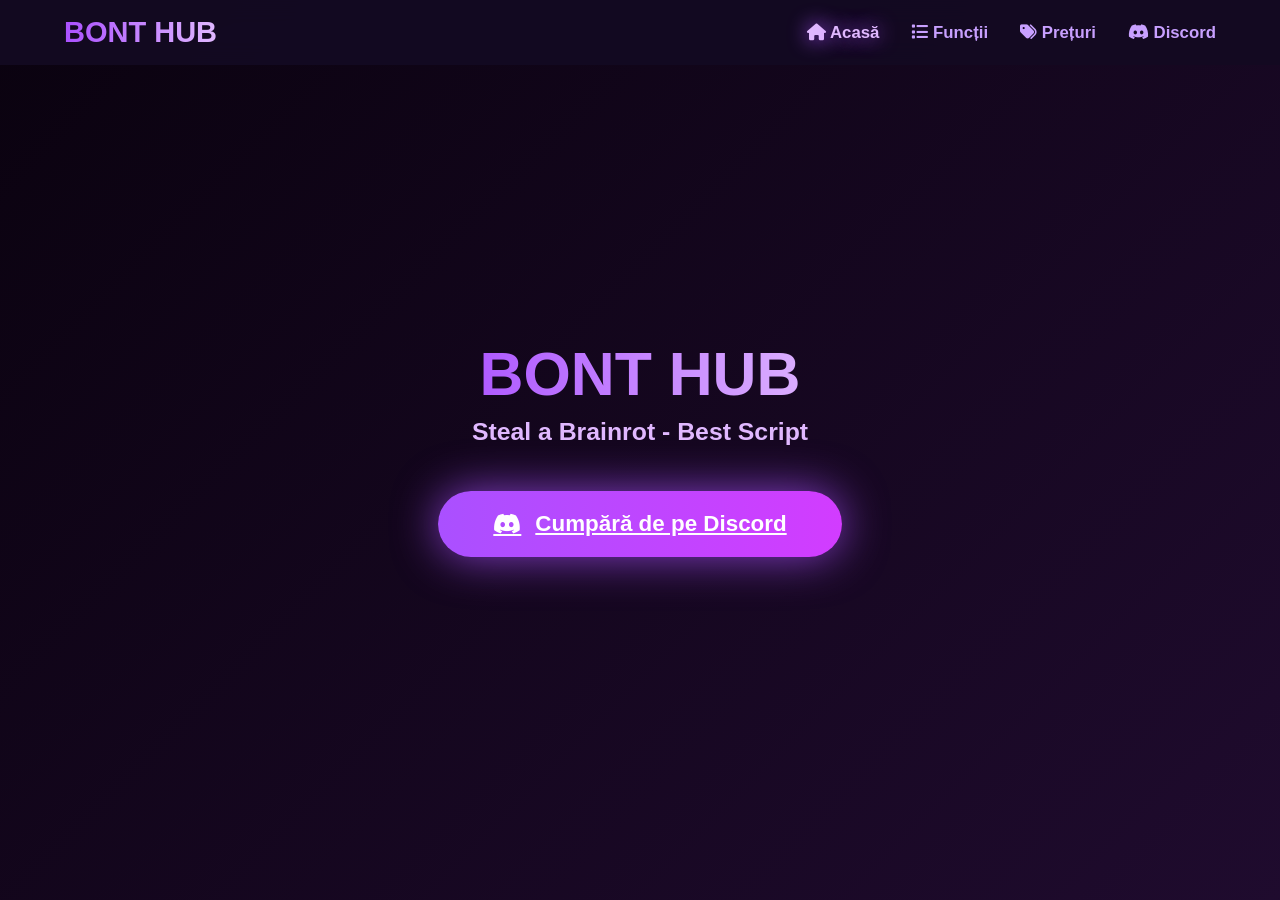
==== index.html @ 1e456753 "Create index.html" ====
<!DOCTYPE html>
<html lang="ro">
<head>
  <meta charset="UTF-8">
  <meta name="viewport" content="width=device-width, initial-scale=1.0, maximum-scale=1.0, user-scalable=no">
  <title>BONT HUB - Steal a Brainrot</title>
  <link rel="stylesheet" href="https://cdnjs.cloudflare.com/ajax/libs/font-awesome/6.6.0/css/all.min.css">
  <style>
    :root {
      --bg: #0A020F;
      --accent: #AA50FF;
      --accent2: #D23CFF;
      --glow: #E0B8FF;
      --text: #F5F5FF;
    }
    * { margin:0; padding:0; box-sizing:border-box; }
    body { font-family: 'Gotham Black', Arial, sans-serif; background: var(--bg); color: var(--text); }

    .navbar {
      background: rgba(20,10,34,0.95);
      position: fixed;
      width: 100%;
      z-index: 1000;
      padding: 16px 5%;
      display: flex;
      justify-content: space-between;
      align-items: center;
      backdrop-filter: blur(12px);
    }
    .logo {
      font-size: 29px;
      font-weight: 900;
      background: linear-gradient(90deg, #AA50FF, #E0B8FF);
      -webkit-background-clip: text;
      -webkit-text-fill-color: transparent;
    }

    .nav-links {
      display: none;
      gap: 32px;
      font-size: 1.05rem;
    }
    .nav-links a {
      color: #C8A0FF;
      text-decoration: none;
      font-weight: bold;
      transition: all 0.3s ease;
      position: relative;
    }
    .nav-links a:hover {
      color: #E0B8FF;
      text-shadow: 0 0 15px rgba(170,80,255,0.6);
    }
    .nav-links a::after {
      content: '';
      position: absolute;
      width: 0;
      height: 2px;
      bottom: -4px;
      left: 0;
      background: linear-gradient(90deg, #AA50FF, #D23CFF);
      transition: width 0.3s ease;
    }
    .nav-links a:hover::after { width: 100%; }

    .nav-links a.active {
      color: #E0B8FF;
      text-shadow: 0 0 20px #AA50FF;
    }

    .hamburger { font-size: 30px; cursor: pointer; color: #AA50FF; }

    .mobile-menu {
      display: none;
      position: fixed;
      top: 68px;
      left: 0;
      width: 100%;
      background: #140A22;
      flex-direction: column;
      padding: 25px 5%;
      gap: 18px;
      box-shadow: 0 10px 25px rgba(0,0,0,0.7);
    }
    .mobile-menu a {
      color: #C8A0FF;
      text-decoration: none;
      font-size: 1.3rem;
      padding: 12px 0;
      border-bottom: 1px solid rgba(170,80,255,0.15);
    }

    .hero {
      height: 100vh;
      background: linear-gradient(135deg, #0A020F, #1F0B2E);
      display: flex;
      align-items: center;
      justify-content: center;
      text-align: center;
      padding: 0 5%;
    }
    .hero h1 { font-size: 3.8rem; line-height: 1.05; background: linear-gradient(90deg, #AA50FF, #E0B8FF); -webkit-background-clip: text; -webkit-text-fill-color: transparent; margin-bottom: 12px; }
    .hero p { font-size: 1.55rem; color: #E0B8FF; margin-bottom: 45px; font-weight: bold; }

    .discord-btn {
      padding: 20px 55px;
      font-size: 1.4rem;
      font-weight: bold;
      background: linear-gradient(90deg, #AA50FF, #D23CFF);
      color: white;
      border: none;
      border-radius: 50px;
      cursor: pointer;
      box-shadow: 0 0 45px rgba(170,80,255,0.75);
      display: flex;
      align-items: center;
      gap: 14px;
      animation: pulseGlow 2s infinite;
      transition: all 0.3s ease;
    }
    .discord-btn:hover {
      transform: translateY(-6px) scale(1.08);
      box-shadow: 0 0 80px rgba(210,60,255,0.95);
    }
    @keyframes pulseGlow {
      0%, 100% { box-shadow: 0 0 45px rgba(170,80,255,0.75); }
      50% { box-shadow: 0 0 80px rgba(210,60,255,1); }
    }

    @media (min-width: 768px) {
      .nav-links { display: flex; }
      .hamburger { display: none; }
    }
  </style>
</head>
<body>

  <nav class="navbar">
    <div class="logo">BONT HUB</div>
    
    <div class="nav-links">
      <a href="index.html" class="active"><i class="fas fa-home"></i> Acasă</a>
      <a href="features.html"><i class="fas fa-list"></i> Funcții</a>
      <a href="pricing.html"><i class="fas fa-tags"></i> Prețuri</a>
      <a href="https://discord.gg/k3RpJRTada" target="_blank"><i class="fab fa-discord"></i> Discord</a>
    </div>

    <i class="fas fa-bars hamburger" onclick="toggleMenu()"></i>
  </nav>

  <div class="mobile-menu" id="mobileMenu">
    <a href="index.html"><i class="fas fa-home"></i> Acasă</a>
    <a href="features.html"><i class="fas fa-list"></i> Funcții</a>
    <a href="pricing.html"><i class="fas fa-tags"></i> Prețuri</a>
    <a href="https://discord.gg/k3RpJRTada" target="_blank"><i class="fab fa-discord"></i> Discord</a>
  </div>

  <section class="hero">
    <div>
      <h1>BONT HUB</h1>
      <p>Steal a Brainrot - Best Script</p>
      <a href="https://discord.gg/k3RpJRTada" target="_blank" class="discord-btn">
        <i class="fab fa-discord"></i> Cumpără de pe Discord
      </a>
    </div>
  </section>

  <script>
    function toggleMenu() {
      const menu = document.getElementById("mobileMenu");
      menu.style.display = (menu.style.display === "flex") ? "none" : "flex";
    }
  </script>
</body>
</html>
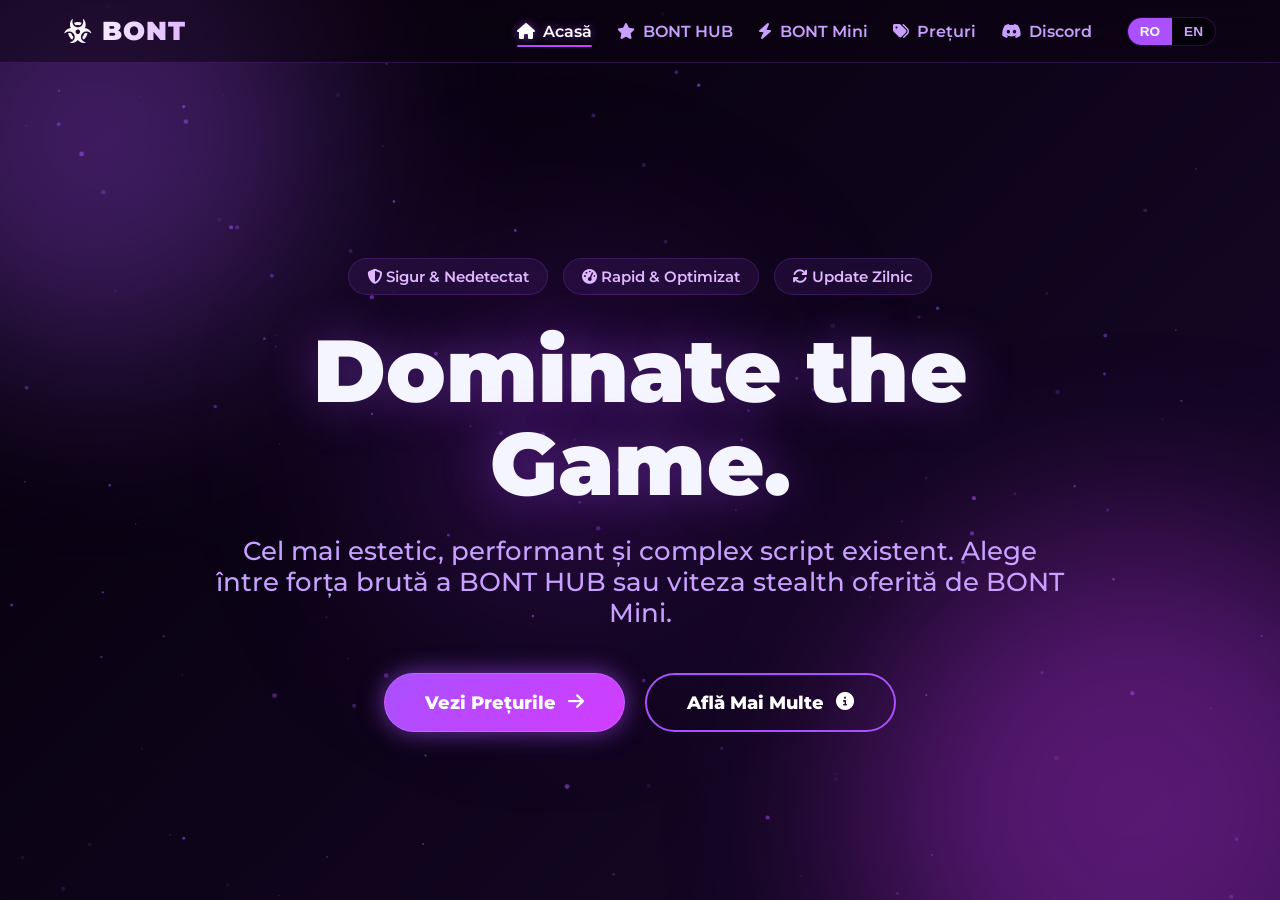
==== commit ab3bdbd6: "Update index.html" ====
--- a/index.html
+++ b/index.html
@@ -1,174 +1,856 @@
 <!DOCTYPE html>
-<html lang="ro">
+<html lang="ro" id="html-tag">
 <head>
   <meta charset="UTF-8">
   <meta name="viewport" content="width=device-width, initial-scale=1.0, maximum-scale=1.0, user-scalable=no">
-  <title>BONT HUB - Steal a Brainrot</title>
+  <title>BONT HUB & MINI</title>
+  <link href="https://fonts.googleapis.com/css2?family=Montserrat:wght@400;500;600;800;900&display=swap" rel="stylesheet">
   <link rel="stylesheet" href="https://cdnjs.cloudflare.com/ajax/libs/font-awesome/6.6.0/css/all.min.css">
   <style>
     :root {
-      --bg: #0A020F;
+      --bg: #05010a;
+      --bg-gradient: linear-gradient(135deg, #05010a 0%, #17072a 100%);
+      --card: rgba(20, 10, 34, 0.45);
+      --card-hover: rgba(30, 15, 50, 0.75);
       --accent: #AA50FF;
       --accent2: #D23CFF;
-      --glow: #E0B8FF;
+      --accent-glow: rgba(170, 80, 255, 0.6);
       --text: #F5F5FF;
-    }
-    * { margin:0; padding:0; box-sizing:border-box; }
-    body { font-family: 'Gotham Black', Arial, sans-serif; background: var(--bg); color: var(--text); }
-
+      --text-muted: #C8A0FF;
+      --glass-border: rgba(170, 80, 255, 0.2);
+      --glass-border-hover: rgba(210, 60, 255, 0.6);
+    }
+
+    * { margin:0; padding:0; box-sizing:border-box; scroll-behavior: smooth; }
+    
+    body { 
+      font-family: 'Montserrat', sans-serif; 
+      background: var(--bg); 
+      background-image: var(--bg-gradient);
+      color: var(--text); 
+      min-height: 100vh;
+      overflow-x: hidden;
+    }
+
+    /* Animated Canvas Background */
+    #bg-canvas {
+      position: fixed;
+      top: 0; left: 0; width: 100vw; height: 100vh;
+      z-index: -2;
+      pointer-events: none;
+    }
+
+    /* Blurred Glowing Orbs */
+    .bg-orbs {
+      position: fixed;
+      top: 0; left: 0; width: 100vw; height: 100vh;
+      z-index: -1;
+      overflow: hidden;
+      pointer-events: none;
+    }
+    .orb {
+      position: absolute;
+      border-radius: 50%;
+      filter: blur(100px);
+      opacity: 0.35;
+      animation: float 25s infinite ease-in-out alternate;
+      pointer-events: none;
+    }
+    .orb-1 { width: 450px; height: 450px; background: var(--accent); top: -10%; left: -10%; }
+    .orb-2 { width: 550px; height: 550px; background: var(--accent2); bottom: -20%; right: -10%; animation-delay: -5s; }
+    .orb-3 { width: 350px; height: 350px; background: #5c188b; top: 30%; left: 30%; animation-delay: -10s; }
+    
+    @keyframes float {
+      0% { transform: translate(0, 0); }
+      100% { transform: translate(60px, 80px); }
+    }
+
+    /* Navbar */
     .navbar {
-      background: rgba(20,10,34,0.95);
       position: fixed;
-      width: 100%;
+      top: 0; width: 100%;
       z-index: 1000;
-      padding: 16px 5%;
+      padding: 15px 5%;
       display: flex;
       justify-content: space-between;
       align-items: center;
-      backdrop-filter: blur(12px);
-    }
+      background: rgba(10, 2, 15, 0.5);
+      backdrop-filter: blur(20px);
+      border-bottom: 1px solid var(--glass-border);
+      transition: all 0.3s ease;
+    }
+
     .logo {
-      font-size: 29px;
+      font-size: 26px;
       font-weight: 900;
-      background: linear-gradient(90deg, #AA50FF, #E0B8FF);
+      background: linear-gradient(90deg, #fff, #E0B8FF);
       -webkit-background-clip: text;
       -webkit-text-fill-color: transparent;
-    }
+      letter-spacing: 1px;
+      cursor: pointer;
+      display: flex;
+      align-items: center;
+      gap: 10px;
+    }
+    .logo i { font-size: 1.5rem; color: var(--accent2); }
 
     .nav-links {
-      display: none;
-      gap: 32px;
-      font-size: 1.05rem;
-    }
+      display: flex;
+      gap: 25px;
+      align-items: center;
+    }
+
     .nav-links a {
-      color: #C8A0FF;
+      color: var(--text-muted);
       text-decoration: none;
-      font-weight: bold;
-      transition: all 0.3s ease;
+      font-weight: 600;
+      font-size: 1rem;
+      transition: all 0.2s ease;
       position: relative;
-    }
-    .nav-links a:hover {
-      color: #E0B8FF;
-      text-shadow: 0 0 15px rgba(170,80,255,0.6);
-    }
+      cursor: pointer;
+      display: flex;
+      align-items: center;
+      gap: 8px;
+    }
+
+    .nav-links a:hover, .nav-links a.active {
+      color: #fff;
+      text-shadow: 0 0 10px var(--accent-glow);
+    }
+    
     .nav-links a::after {
       content: '';
       position: absolute;
       width: 0;
       height: 2px;
-      bottom: -4px;
+      bottom: -6px;
       left: 0;
-      background: linear-gradient(90deg, #AA50FF, #D23CFF);
-      transition: width 0.3s ease;
-    }
-    .nav-links a:hover::after { width: 100%; }
-
-    .nav-links a.active {
-      color: #E0B8FF;
-      text-shadow: 0 0 20px #AA50FF;
-    }
-
-    .hamburger { font-size: 30px; cursor: pointer; color: #AA50FF; }
-
-    .mobile-menu {
-      display: none;
-      position: fixed;
-      top: 68px;
-      left: 0;
-      width: 100%;
-      background: #140A22;
-      flex-direction: column;
-      padding: 25px 5%;
-      gap: 18px;
-      box-shadow: 0 10px 25px rgba(0,0,0,0.7);
-    }
-    .mobile-menu a {
-      color: #C8A0FF;
-      text-decoration: none;
-      font-size: 1.3rem;
-      padding: 12px 0;
-      border-bottom: 1px solid rgba(170,80,255,0.15);
-    }
-
-    .hero {
-      height: 100vh;
-      background: linear-gradient(135deg, #0A020F, #1F0B2E);
+      background: linear-gradient(90deg, var(--accent), var(--accent2));
+      transition: width 0.2s ease;
+      border-radius: 2px;
+    }
+    
+    .nav-links a:hover::after, .nav-links a.active::after { width: 100%; }
+
+    /* Lang Toggle Switch */
+    .lang-switch {
       display: flex;
       align-items: center;
-      justify-content: center;
+      background: rgba(0,0,0,0.5);
+      border: 1px solid var(--glass-border);
+      border-radius: 20px;
+      overflow: hidden;
+      margin-left: 10px;
+    }
+    .lang-btn {
+      background: transparent;
+      border: none;
+      color: var(--text-muted);
+      padding: 6px 12px;
+      font-size: 0.85rem;
+      font-weight: 700;
+      cursor: pointer;
+      transition: all 0.2s ease;
+    }
+    .lang-btn.active {
+      background: var(--accent);
+      color: #fff;
+    }
+
+    .hamburger { display: none; font-size: 28px; color: var(--text); cursor: pointer; }
+
+    /* Layout Content */
+    .sections-container {
+      position: relative;
+      width: 100%;
+      min-height: 100vh;
+      padding-top: 90px;
+    }
+
+    /* Fast section display logic without annoying delays */
+    .section {
+      width: 100%;
+      min-height: calc(100vh - 90px);
+      padding: 50px 5%;
+      display: none;
+      opacity: 0;
+    }
+    .section.active {
+      display: flex;
+      flex-direction: column;
+      align-items: center;
+      opacity: 1;
+      animation: fastFade 0.3s ease-out forwards;
+    }
+
+    @keyframes fastFade {
+      0% { opacity: 0; transform: translateY(10px); }
+      100% { opacity: 1; transform: translateY(0); }
+    }
+
+    h1, h2, h3 { font-weight: 900; }
+    
+    .gradient-text {
+      background: linear-gradient(90deg, #fff, var(--accent2));
+      -webkit-background-clip: text;
+      -webkit-text-fill-color: transparent;
+    }
+
+    h2.section-title {
+      font-size: 3.2rem;
+      margin-bottom: 50px;
+      letter-spacing: -1px;
       text-align: center;
-      padding: 0 5%;
-    }
-    .hero h1 { font-size: 3.8rem; line-height: 1.05; background: linear-gradient(90deg, #AA50FF, #E0B8FF); -webkit-background-clip: text; -webkit-text-fill-color: transparent; margin-bottom: 12px; }
-    .hero p { font-size: 1.55rem; color: #E0B8FF; margin-bottom: 45px; font-weight: bold; }
-
-    .discord-btn {
-      padding: 20px 55px;
-      font-size: 1.4rem;
-      font-weight: bold;
-      background: linear-gradient(90deg, #AA50FF, #D23CFF);
+    }
+
+    /* Buttons */
+    .btn {
+      padding: 16px 40px;
+      font-size: 1.15rem;
+      font-weight: 800;
+      background: linear-gradient(135deg, var(--accent), var(--accent2));
       color: white;
-      border: none;
+      text-decoration: none;
       border-radius: 50px;
+      box-shadow: 0 0 25px var(--accent-glow);
+      display: inline-flex;
+      align-items: center;
+      gap: 12px;
+      transition: all 0.2s ease;
+      border: 1px solid rgba(255,255,255,0.15);
       cursor: pointer;
-      box-shadow: 0 0 45px rgba(170,80,255,0.75);
-      display: flex;
-      align-items: center;
-      gap: 14px;
-      animation: pulseGlow 2s infinite;
-      transition: all 0.3s ease;
-    }
-    .discord-btn:hover {
-      transform: translateY(-6px) scale(1.08);
-      box-shadow: 0 0 80px rgba(210,60,255,0.95);
-    }
-    @keyframes pulseGlow {
-      0%, 100% { box-shadow: 0 0 45px rgba(170,80,255,0.75); }
-      50% { box-shadow: 0 0 80px rgba(210,60,255,1); }
-    }
-
-    @media (min-width: 768px) {
-      .nav-links { display: flex; }
-      .hamburger { display: none; }
+    }
+    .btn:hover {
+      transform: translateY(-3px) scale(1.02);
+      box-shadow: 0 8px 30px var(--accent-glow);
+    }
+    
+    .btn-outline {
+      background: transparent;
+      border: 2px solid var(--accent);
+      box-shadow: none;
+    }
+    .btn-outline:hover {
+      background: rgba(170,80,255,0.1);
+      box-shadow: 0 5px 25px var(--accent-glow);
+    }
+
+    /* Extremely fast Reveal Animation Classes */
+    .reveal {
+      opacity: 0;
+      transform: translateY(10px);
+      transition: opacity 0.3s ease-out, transform 0.3s ease-out;
+    }
+    .reveal.active-reveal {
+      opacity: 1;
+      transform: translateY(0);
+    }
+
+    /* -- HOME SECTION -- */
+    #home.active { justify-content: center; }
+    .hero-content { text-align: center; max-width: 850px; }
+    .hero-content h1 { font-size: 5.5rem; line-height: 1.05; margin-bottom: 25px; text-shadow: 0 0 50px rgba(170,80,255,0.4); }
+    .hero-content p { font-size: 1.6rem; color: var(--text-muted); margin-bottom: 45px; font-weight: 500; }
+    
+    .hero-tags {
+      display: flex; gap: 15px; justify-content: center; margin-bottom: 30px; flex-wrap: wrap;
+    }
+    .tag {
+      background: rgba(170, 80, 255, 0.1); border: 1px solid var(--glass-border);
+      padding: 8px 18px; border-radius: 20px; font-size: 0.95rem; font-weight: 600;
+      color: #E0B8FF; backdrop-filter: blur(10px);
+    }
+
+    .hero-actions { display: flex; justify-content: center; gap: 20px; flex-wrap: wrap; }
+
+    /* -- FEATURES HUB SECTION -- */
+    .features-list-wrapper { max-width: 1200px; width: 100%; display: flex; flex-direction: column; gap: 20px; }
+    
+    .feature-row {
+      display: flex; gap: 20px; background: var(--card); border: 1px solid var(--glass-border);
+      border-radius: 20px; padding: 30px; backdrop-filter: blur(12px);
+      transition: all 0.2s ease; align-items: flex-start;
+    }
+    .feature-row:hover {
+      transform: translateY(-3px); border-color: var(--glass-border-hover);
+      box-shadow: 0 8px 30px rgba(170,80,255,0.15); background: var(--card-hover);
+    }
+    
+    .feature-icon-box {
+      width: 60px; height: 60px; border-radius: 14px; background: linear-gradient(135deg, rgba(170,80,255,0.2), rgba(210,60,255,0.1));
+      display: flex; align-items: center; justify-content: center; flex-shrink: 0;
+      border: 1px solid var(--glass-border); font-size: 2rem; color: var(--accent2);
+    }
+    
+    .feature-details h3 { font-size: 1.5rem; margin-bottom: 10px; color: #fff; }
+    .feature-details p { font-size: 1.05rem; color: var(--text-muted); line-height: 1.5; }
+
+    /* -- BONT MINI SECTION -- */
+    .mini-container {
+      max-width: 1100px; width: 100%;
+      background: rgba(20, 10, 34, 0.4); border: 1px solid var(--accent);
+      border-radius: 30px; padding: 50px 5%; text-align: center;
+      position: relative; overflow: hidden; backdrop-filter: blur(15px);
+    }
+    .mini-container::before {
+      content: ''; position: absolute; top: 0; left: 0; width: 100%; height: 5px;
+      background: linear-gradient(90deg, #3B82F6, var(--accent2));
+    }
+    .mini-logo { font-size: 4rem; margin-bottom: 15px; }
+    .mini-desc { font-size: 1.25rem; margin-bottom: 35px; color: var(--text-muted); max-width: 800px; margin-left: auto; margin-right: auto; line-height: 1.5;}
+    
+    .mini-grid { display: grid; grid-template-columns: repeat(auto-fit, minmax(240px, 1fr)); gap: 15px; margin-bottom: 40px; }
+    .m-card { background: rgba(0,0,0,0.4); padding: 20px; border-radius: 16px; border: 1px solid rgba(255,255,255,0.05); text-align: left; }
+    .m-card i { font-size: 1.8rem; color: #3B82F6; margin-bottom: 12px; }
+    .m-card h4 { font-size: 1.15rem; color: #fff; margin-bottom: 8px; }
+    .m-card p { font-size: 0.95rem; color: #aaa; }
+    
+    .mini-price-tag {
+      display: inline-block; padding: 12px 30px; border-radius: 30px;
+      background: rgba(59, 130, 246, 0.15); border: 1px solid rgba(59, 130, 246, 0.5);
+      font-size: 1.3rem; font-weight: 800; color: #fff; margin-bottom: 30px;
+      box-shadow: 0 0 20px rgba(59, 130, 246, 0.3);
+    }
+
+    /* -- PRICING SECTION -- */
+    .pricing-container { width: 100%; max-width: 1200px; display: flex; flex-direction: column; align-items: center; gap: 40px; }
+
+    .currency-selector {
+      display: flex; background: rgba(0,0,0,0.6); border: 1px solid var(--glass-border);
+      border-radius: 30px; padding: 5px; backdrop-filter: blur(12px);
+    }
+    .currency-selector button {
+      background: transparent; border: none; color: var(--text-muted);
+      padding: 10px 24px; font-size: 1.05rem; font-weight: 700;
+      font-family: 'Montserrat', sans-serif; cursor: pointer;
+      border-radius: 25px; transition: all 0.2s ease;
+    }
+    .currency-selector button.active {
+      background: linear-gradient(90deg, var(--accent), var(--accent2)); color: white;
+      box-shadow: 0 0 15px rgba(170,80,255,0.4);
+    }
+
+    .plans { display: grid; grid-template-columns: repeat(auto-fit, minmax(320px, 1fr)); gap: 25px; width: 100%; }
+
+    .plan-card {
+      background: var(--card); border: 1px solid var(--glass-border);
+      border-radius: 24px; padding: 40px 30px;
+      display: flex; flex-direction: column; backdrop-filter: blur(15px);
+      transition: all 0.2s ease; position: relative;
+    }
+    .plan-card:hover { border-color: var(--accent2); transform: translateY(-5px); box-shadow: 0 15px 35px rgba(170,80,255,0.25); }
+    
+    .plan-popular { border-color: var(--accent); box-shadow: 0 0 20px rgba(170,80,255,0.2); }
+    .plan-mini { border-color: rgba(59, 130, 246, 0.5); }
+    
+    .popular-badge {
+      position: absolute; top: -14px; left: 50%; transform: translateX(-50%);
+      background: linear-gradient(90deg, var(--accent), var(--accent2));
+      padding: 6px 18px; border-radius: 25px; font-size: 0.8rem; font-weight: 800;
+      letter-spacing: 1px; text-transform: uppercase; white-space: nowrap;
+    }
+
+    .plan-header { margin-bottom: 25px; text-align: center; border-bottom: 1px solid rgba(255,255,255,0.05); padding-bottom: 20px;}
+    .plan-type { font-size: 1.05rem; color: var(--accent2); font-weight: 800; letter-spacing: 2px; margin-bottom: 8px; }
+    .plan-mini .plan-type { color: #3B82F6; }
+    
+    .plan-header h3 { font-size: 1.8rem; font-weight: 900; color: #fff; margin-bottom: 10px; }
+    .plan-price { font-size: 3.5rem; font-weight: 900; line-height: 1; background: linear-gradient(90deg, #fff, var(--accent2)); -webkit-background-clip: text; -webkit-text-fill-color: transparent; }
+    .plan-mini .plan-price { background: linear-gradient(90deg, #fff, #3B82F6); -webkit-background-clip: text; -webkit-text-fill-color: transparent; }
+    
+    .plan-period { font-size: 1rem; color: var(--text-muted); font-weight: 600; margin-top: 8px; display: block;}
+
+    .plan-features { flex-grow: 1; margin-bottom: 25px; list-style: none; }
+    .plan-features li { margin-bottom: 12px; font-size: 1.02rem; display: flex; align-items: flex-start; gap: 10px; line-height: 1.4; color: #e0e0e0;}
+    .plan-features li i { color: var(--accent2); font-size: 1.2rem; margin-top: 2px; }
+    .plan-mini .plan-features li i { color: #3B82F6; }
+
+    /* Payment Box */
+    .payment-methods-widget {
+      text-align: center; padding: 30px; background: rgba(0,0,0,0.5);
+      border-radius: 20px; border: 1px solid rgba(255,255,255,0.05); width: 100%;
+      backdrop-filter: blur(10px);
+    }
+    .payment-methods-widget p { font-size: 1.15rem; color: #fff; margin-bottom: 20px; font-weight: 600;}
+    .payment-icons { display: flex; justify-content: center; gap: 15px; flex-wrap: wrap; margin-bottom: 25px; }
+    .payment-box {
+      background: rgba(255,255,255,0.03); border: 1px solid rgba(255,255,255,0.1);
+      padding: 12px 24px; border-radius: 12px; display: flex; align-items: center; gap: 10px;
+      font-weight: 700; font-size: 1.1rem; transition: all 0.2s ease;
+    }
+    .payment-box:hover { background: rgba(255,255,255,0.1); transform: translateY(-2px); border-color: rgba(255,255,255,0.3); }
+    
+    .pay-rev { color: #00a8ff; } .pay-pal { color: #0070ba; } .pay-safe { color: #0081d6; }
+    
+    .payment-note { font-size: 0.95rem; color: var(--text-muted); display: flex; align-items: center; justify-content: center; gap: 10px; background: rgba(170,80,255,0.1); padding: 12px; border-radius: 12px;}
+
+    /* Mobile Responsive */
+    @media (max-width: 900px) {
+      .nav-links {
+        position: fixed; top: 60px; left: 0; width: 100%;
+        background: rgba(10, 2, 15, 0.98); flex-direction: column; align-items: center;
+        padding: 20px 0; gap: 20px; transform: translateY(-150%);
+        transition: transform 0.3s ease; border-bottom: 1px solid var(--glass-border);
+      }
+      .nav-links.nav-open { transform: translateY(0); }
+      .hamburger { display: block; }
+      
+      .hero-content h1 { font-size: 3.5rem; }
+      h2.section-title { font-size: 2.5rem; }
+      .feature-row { flex-direction: column; text-align: center; align-items: center; }
+      .feature-icon-box { margin-bottom: 10px; }
     }
   </style>
 </head>
 <body>
 
+  <!-- Animated Canvas Background -->
+  <canvas id="bg-canvas"></canvas>
+
+  <div class="bg-orbs">
+    <div class="orb orb-1"></div>
+    <div class="orb orb-2"></div>
+    <div class="orb orb-3"></div>
+  </div>
+
+  <!-- Navigation -->
   <nav class="navbar">
-    <div class="logo">BONT HUB</div>
-    
-    <div class="nav-links">
-      <a href="index.html" class="active"><i class="fas fa-home"></i> Acasă</a>
-      <a href="features.html"><i class="fas fa-list"></i> Funcții</a>
-      <a href="pricing.html"><i class="fas fa-tags"></i> Prețuri</a>
-      <a href="https://discord.gg/k3RpJRTada" target="_blank"><i class="fab fa-discord"></i> Discord</a>
+    <div class="logo" onclick="navTo('home')"><i class="fas fa-biohazard"></i> <span data-lang="navLogo">BONT</span></div>
+    <div class="nav-links" id="navLinks">
+      <a onclick="navTo('home')" class="active" id="link-home"><i class="fas fa-home"></i> <span data-lang="navHome">Acasă</span></a>
+      <a onclick="navTo('features')" id="link-features"><i class="fas fa-star"></i> <span data-lang="navFeatures">BONT HUB</span></a>
+      <a onclick="navTo('mini')" id="link-mini"><i class="fas fa-bolt"></i> <span data-lang="navMini">BONT Mini</span></a>
+      <a onclick="navTo('pricing')" id="link-pricing"><i class="fas fa-tags"></i> <span data-lang="navPricing">Prețuri</span></a>
+      <a href="https://discord.gg/k3RpJRTada" target="_blank"><i class="fab fa-discord"></i> <span data-lang="navDiscord">Discord</span></a>
+      
+      <!-- Lang Toggle -->
+      <div class="lang-switch">
+        <button class="lang-btn active" onclick="setLanguage('RO')" id="lang-RO">RO</button>
+        <button class="lang-btn" onclick="setLanguage('EN')" id="lang-EN">EN</button>
+      </div>
     </div>
-
-    <i class="fas fa-bars hamburger" onclick="toggleMenu()"></i>
+    <i class="fas fa-bars hamburger" onclick="toggleMobileMenu()"></i>
   </nav>
 
-  <div class="mobile-menu" id="mobileMenu">
-    <a href="index.html"><i class="fas fa-home"></i> Acasă</a>
-    <a href="features.html"><i class="fas fa-list"></i> Funcții</a>
-    <a href="pricing.html"><i class="fas fa-tags"></i> Prețuri</a>
-    <a href="https://discord.gg/k3RpJRTada" target="_blank"><i class="fab fa-discord"></i> Discord</a>
+  <div class="sections-container">
+    
+    <!-- HOME SECTION -->
+    <section id="home" class="section active">
+      <div class="hero-content reveal">
+        <div class="hero-tags" id="hero-tags">
+          <span class="tag"><i class="fas fa-shield-alt"></i> Sigur & Nedetectat</span>
+          <span class="tag"><i class="fas fa-tachometer-alt"></i> Rapid & Optimizat</span>
+          <span class="tag"><i class="fas fa-sync"></i> Update Zilnic</span>
+        </div>
+        <h1 data-lang="heroTitle">Dominate the Game.</h1>
+        <p data-lang="heroDesc">Cel mai estetic, performant și complex script existent. Alege între forța brută a BONT HUB sau viteza stealth oferită de BONT Mini.</p>
+        <div class="hero-actions">
+          <a onclick="navTo('pricing')" class="btn" data-lang="btnPricing">
+            Vezi Prețurile <i class="fas fa-arrow-right"></i>
+          </a>
+          <a onclick="navTo('features')" class="btn btn-outline" data-lang="btnFeatures">
+            Află Mai Multe <i class="fas fa-info-circle"></i>
+          </a>
+        </div>
+      </div>
+    </section>
+
+    <!-- FEATURES HUB SECTION -->
+    <section id="features" class="section">
+      <h2 class="section-title gradient-text reveal" data-lang="featuresTitle">BONT HUB Funcții</h2>
+      <div class="features-list-wrapper">
+        
+        <div class="feature-row reveal">
+          <div class="feature-icon-box"><i class="fas fa-mask"></i></div>
+          <div class="feature-details">
+            <h3 data-lang="featStealTitle">Steal a Brainrot Avansat</h3>
+            <p data-lang="featStealDesc">Sistem Auto Steal de neegalat, cu rază ajustabilă manual direct dintr-un GUI modern. Include bară vizuală de progres și scanare continuă, inteligentă a vecinătății, asigurând rate de succes maxime la furtul brainrot-urilor cu zero bug-uri sau întârzieri.</p>
+          </div>
+        </div>
+        
+        <div class="feature-row reveal">
+          <div class="feature-icon-box"><i class="fas fa-crosshairs"></i></div>
+          <div class="feature-details">
+            <h3 data-lang="featAimTitle">Bat Aimbot & Combat</h3>
+            <p data-lang="featAimDesc">Aimbot extrem de precis pentru bâtă, echipat cu lock total invizibil (safe) și auto-swing. Evaluează automat mișcarea adversarului și plasează lovitura perfectă ca să te ajute să câștigi absolut orice duel 1 la 1, fără efort.</p>
+          </div>
+        </div>
+
+        <div class="feature-row reveal">
+          <div class="feature-icon-box"><i class="fas fa-rocket"></i></div>
+          <div class="feature-details">
+            <h3 data-lang="featMovTitle">Movement & Galaxy Mode</h3>
+            <p data-lang="featMovDesc">Stăpânește fizica jocului prin gravitație modificată și "Mini Hop" infinit care înlocuiește vechile sărituri. Sistemul combină un "Float" perfect reglabil pe înălțime, permițându-ți să supravolezi harta și să eviți cu ușurință pericolul și radarele.</p>
+          </div>
+        </div>
+
+        <div class="feature-row reveal">
+          <div class="feature-icon-box"><i class="fas fa-shield-virus"></i></div>
+          <div class="feature-details">
+            <h3 data-lang="featProtTitle">Anti Ragdoll & Protecții Avansate</h3>
+            <p data-lang="featProtDesc">Tehnologie de ultimă oră care anulează stările de knockback, blocând ragdoll-ul și ridicându-te instantaneu pe picioare. Adițional, Counter Medusa integrat va lansa contra-atacuri automate, protejându-te pasiv dar mortal în fața invaziilor.</p>
+          </div>
+        </div>
+
+        <div class="feature-row reveal">
+          <div class="feature-icon-box"><i class="fas fa-eye"></i></div>
+          <div class="feature-details">
+            <h3 data-lang="featOptTitle">Optimizare & Vizibilitate X-Ray</h3>
+            <p data-lang="featOptDesc">X-Ray (Wallhack) performant combinat cu ESP cu waypoints pentru locațiile cheie. Sub capotă rulează un Optimizer sever ce scade numărul de frame-drops și anulează animațiile "un-walk" pentru o fluiditate vizuală impecabilă.</p>
+          </div>
+        </div>
+
+      </div>
+    </section>
+
+    <!-- BONT MINI SECTION -->
+    <section id="mini" class="section">
+      <div class="mini-container reveal">
+        <h2 class="mini-logo gradient-text"><i class="fas fa-bolt" style="color:#3B82F6;"></i> BONT MINI</h2>
+        <p class="mini-desc" data-lang="miniDesc">O variantă esențializată, de tip "Lite", creată special pentru jucătorii care vor eficiență maximă, discreție absolută și o navigație performantă pe calculatoare / dispozitive mid-range.</p>
+        
+        <div class="mini-price-tag" data-lang="miniPrice">Doar 35 LEI PERMANENT</div>
+        
+        <div class="mini-grid">
+          <div class="m-card reveal">
+            <i class="fas fa-mask"></i>
+            <h4 data-lang="m1T">Auto Steal Minimalist</h4>
+            <p data-lang="m1D">Extrage rapid și curat resursele din jurul tău pe o rază conservatoare pentru a rămâne mereu neobservat.</p>
+          </div>
+          <div class="m-card reveal">
+            <i class="fas fa-eye"></i>
+            <h4 data-lang="m2T">Basic ESP & Vizibilitate</h4>
+            <p data-lang="m2D">Indicatori esențiali pe ecran pentru a ști unde sunt pericolele. Fără elemente încărcate pe ecran.</p>
+          </div>
+          <div class="m-card reveal">
+            <i class="fas fa-tachometer-alt"></i>
+            <h4 data-lang="m3T">Boost Optimizare Bază</h4>
+            <p data-lang="m3D">Dezactivează elementele estetice inutile din joc pentru a profita nativ de un spor maxim de performanță (FPS).</p>
+          </div>
+          <div class="m-card reveal">
+            <i class="fas fa-user-secret"></i>
+            <h4 data-lang="m4T">Stealth Focus</h4>
+            <p data-lang="m4D">Fără aimbot sau moduri de atac agresive care să îți atragă reporturi. Contul tău este în completă siguranță.</p>
+          </div>
+        </div>
+        
+        <a onclick="navTo('pricing')" class="btn" data-lang="btnBuyMini" style="background: linear-gradient(135deg, #3B82F6, #1E40AF); border:none; box-shadow: 0 0 20px rgba(59, 130, 246, 0.4);">
+          Cumpără Mini Acum
+        </a>
+      </div>
+    </section>
+
+    <!-- PRICING SECTION -->
+    <section id="pricing" class="section">
+      <h2 class="section-title gradient-text reveal" data-lang="pricingTitle">Oferte Disponibile</h2>
+      
+      <div class="pricing-container">
+        
+        <!-- Currency -->
+        <div class="currency-selector reveal">
+          <button class="currency-btn active" onclick="setCurrency('RON')">RON</button>
+          <button class="currency-btn" onclick="setCurrency('EUR')">EUR</button>
+          <button class="currency-btn" onclick="setCurrency('USD')">USD</button>
+        </div>
+
+        <div class="plans">
+          
+          <!-- BONT HUB - LUNA -->
+          <div class="plan-card reveal">
+            <div class="plan-header">
+              <div class="plan-type">BONT HUB</div>
+              <h3>1 LUNĂ</h3>
+              <div class="plan-price"><span class="price-val val-hub-mo">50</span> <span class="currency-symbol">LEI</span></div>
+              <span class="plan-period" data-lang="tempAccess">/ Acces Temporar (30 Zile)</span>
+            </div>
+            <ul class="plan-features">
+              <li><i class="fas fa-check-circle"></i> <span data-lang="pHubF1">Acces complet Meniul Full HUB</span></li>
+              <li><i class="fas fa-check-circle"></i> <span data-lang="pHubF2">Actualizări de Securitate Zilnice</span></li>
+              <li><i class="fas fa-check-circle"></i> <span data-lang="pHubF3">Aimbot / Anti Ragdoll / Stealer</span></li>
+              <li><i class="fas fa-check-circle"></i> <span data-lang="pHubF4">Suport tehnic Standard</span></li>
+            </ul>
+            <a href="https://discord.gg/k3RpJRTada" target="_blank" class="btn" data-lang="buyBtn" style="width: 100%; justify-content: center; margin-top: 20px;">
+              Achiziționează <i class="fas fa-shopping-cart"></i>
+            </a>
+          </div>
+
+          <!-- BONT HUB - PERMANENT -->
+          <div class="plan-card plan-popular reveal">
+            <div class="popular-badge" data-lang="popBadge">Cel Mai Apreciat</div>
+            <div class="plan-header">
+              <div class="plan-type">BONT HUB</div>
+              <h3>PERMANENT</h3>
+              <div class="plan-price"><span class="price-val val-hub-life">60</span> <span class="currency-symbol">LEI</span></div>
+              <span class="plan-period" data-lang="lifeAccess">/ Acces Pe Viață (Fără abonații)</span>
+            </div>
+            <ul class="plan-features">
+              <li><i class="fas fa-check-circle"></i> <span data-lang="pLHubF1">Toate beneficiile din HUB Lunar</span></li>
+              <li><i class="fas fa-check-circle"></i> <span data-lang="pLHubF2">O singură plată, acces Nelimitat</span></li>
+              <li><i class="fas fa-check-circle"></i> <span data-lang="pLHubF3">Rol Exclusiv [VIP] pe serverul Discord</span></li>
+              <li><i class="fas fa-check-circle"></i> <span data-lang="pLHubF4">Prioritate garantată la suport</span></li>
+            </ul>
+            <a href="https://discord.gg/k3RpJRTada" target="_blank" class="btn" data-lang="buyPerm" style="width: 100%; justify-content: center; margin-top: 20px;">
+              Cumpără Permanent <i class="fas fa-shopping-cart"></i>
+            </a>
+          </div>
+
+          <!-- BONT MINI - PERMANENT -->
+          <div class="plan-card plan-mini reveal">
+            <div class="plan-header">
+              <div class="plan-type">LITE SCRIPT</div>
+              <h3>BONT MINI</h3>
+              <div class="plan-price"><span class="price-val val-mini-life">35</span> <span class="currency-symbol">LEI</span></div>
+              <span class="plan-period" data-lang="miniAccess">/ Acces Pe Viață</span>
+            </div>
+            <ul class="plan-features">
+              <li><i class="fas fa-check-circle"></i> <span data-lang="pMinF1">Versiunea Lite, optimizată suprem</span></li>
+              <li><i class="fas fa-check-circle"></i> <span data-lang="pMinF2">Strict funcții de Steal Minimalist & ESP</span></li>
+              <li><i class="fas fa-check-circle"></i> <span data-lang="pMinF3">Perfect pentru PC-uri mai slabe</span></li>
+              <li><i class="fas fa-check-circle"></i> <span data-lang="pMinF4">Extrem de stealth și Anti-Ban</span></li>
+            </ul>
+            <a href="https://discord.gg/k3RpJRTada" target="_blank" class="btn" data-lang="buyLite" style="width: 100%; justify-content: center; margin-top: 20px; background: linear-gradient(135deg, #3B82F6, #1E40AF); border:none;">
+              Cumpără Mini <i class="fas fa-shopping-cart"></i>
+            </a>
+          </div>
+
+        </div>
+
+        <!-- Payment Methods Box -->
+        <div class="payment-methods-widget reveal">
+          <p data-lang="payMethods">Se Acceptă Următoarele Metode De Plată</p>
+          <div class="payment-icons">
+            <div class="payment-box"><i class="fas fa-university pay-rev"></i> Revolut</div>
+            <div class="payment-box"><i class="fab fa-paypal pay-pal"></i> PayPal</div>
+            <div class="payment-box"><i class="fas fa-barcode pay-safe"></i> Paysafecard</div>
+          </div>
+          <div class="payment-note">
+            <i class="fas fa-info-circle"></i>
+            <span data-lang="payNote">Plata se efectuează 100% sigur pe serverul nostru de Discord prin crearea unui Ticket. Toate tranzacțiile sunt înregistrate și garantate de echipa administrativă.</span>
+          </div>
+          <a href="https://discord.gg/k3RpJRTada" target="_blank" class="btn" data-lang="payBtn" style="margin-top: 25px; padding: 12px 30px; font-size: 1.05rem;">
+            <i class="fab fa-discord"></i> Intră pe Discord și Deschide Ticket
+          </a>
+        </div>
+
+      </div>
+    </section>
+
   </div>
 
-  <section class="hero">
-    <div>
-      <h1>BONT HUB</h1>
-      <p>Steal a Brainrot - Best Script</p>
-      <a href="https://discord.gg/k3RpJRTada" target="_blank" class="discord-btn">
-        <i class="fab fa-discord"></i> Cumpără de pe Discord
-      </a>
-    </div>
-  </section>
-
   <script>
-    function toggleMenu() {
-      const menu = document.getElementById("mobileMenu");
-      menu.style.display = (menu.style.display === "flex") ? "none" : "flex";
+    // --------------
+    // LANGUAGE LOGIC
+    // --------------
+    const dict = {
+      RO: {
+        navLogo: "BONT", navHome: "Acasă", navFeatures: "BONT HUB", navMini: "BONT Mini", navPricing: "Prețuri", navDiscord: "Discord",
+        heroTitle: "Dominate the Game.", heroDesc: "Cel mai estetic, performant și complex script existent. Alege între forța brută a BONT HUB sau viteza stealth oferită de BONT Mini.",
+        btnPricing: "Vezi Prețurile <i class='fas fa-arrow-right'></i>", btnFeatures: "Află Mai Multe <i class='fas fa-info-circle'></i>",
+        featuresTitle: "BONT HUB Funcții", featStealTitle: "Steal a Brainrot Avansat",
+        featStealDesc: "Sistem Auto Steal de neegalat, cu rază ajustabilă manual direct dintr-un GUI modern. Include bară vizuală de progres și scanare continuă, inteligentă a vecinătății, asigurând rate de succes maxime la furtul brainrot-urilor cu zero bug-uri sau întârzieri.",
+        featAimTitle: "Bat Aimbot & Combat", featAimDesc: "Aimbot extrem de precis pentru bâtă, echipat cu lock total invizibil (safe) și auto-swing. Evaluează automat mișcarea adversarului și plasează lovitura perfectă ca să te ajute să câștigi absolut orice duel 1 la 1, fără efort.",
+        featMovTitle: "Movement & Galaxy Mode", featMovDesc: "Stăpânește fizica jocului prin gravitație modificată și 'Mini Hop' infinit care înlocuiește vechile sărituri. Sistemul combină un 'Float' perfect reglabil pe înălțime, permițându-ți să supravolezi harta și să eviți cu ușurință pericolul și radarele.",
+        featProtTitle: "Anti Ragdoll & Protecții Avansate", featProtDesc: "Tehnologie de ultimă oră care anulează stările de knockback, blocând ragdoll-ul și ridicându-te instantaneu pe picioare. Adițional, Counter Medusa integrat va lansa contra-atacuri automate, protejându-te pasiv dar mortal în fața invaziilor.",
+        featOptTitle: "Optimizare & Vizibilitate X-Ray", featOptDesc: "X-Ray (Wallhack) performant combinat cu ESP cu waypoints pentru locațiile cheie. Sub capotă rulează un Optimizer sever ce scade numărul de frame-drops și anulează animațiile 'un-walk' pentru o fluiditate vizuală impecabilă.",
+        miniDesc: "O variantă esențializată, de tip 'Lite', creată special pentru jucătorii care vor eficiență maximă, discreție absolută și o navigație performantă pe calculatoare / dispozitive mid-range.",
+        miniPrice: "Doar 35 LEI PERMANENT", m1T: "Auto Steal Minimalist", m1D: "Extrage rapid și curat resursele din jurul tău pe o rază conservatoare pentru a rămâne mereu neobservat.",
+        m2T: "Basic ESP & Vizibilitate", m2D: "Indicatori esențiali pe ecran pentru a ști unde sunt pericolele. Fără elemente încărcate pe ecran.", m3T: "Boost Optimizare Bază", m3D: "Dezactivează elementele estetice inutile din joc pentru a profita nativ de un spor maxim de performanță (FPS).",
+        m4T: "Stealth Focus", m4D: "Fără aimbot sau moduri de atac agresive care să îți atragă reporturi. Contul tău este în completă siguranță.", btnBuyMini: "Cumpără Mini Acum",
+        pricingTitle: "Oferte Disponibile", tempAccess: "/ Acces Temporar (30 Zile)", lifeAccess: "/ Acces Pe Viață (Fără abonații)", miniAccess: "/ Acces Pe Viață",
+        buyBtn: "Achiziționează <i class='fas fa-shopping-cart'></i>", buyPerm: "Cumpără Permanent <i class='fas fa-shopping-cart'></i>", buyLite: "Cumpără Mini <i class='fas fa-shopping-cart'></i>",
+        payMethods: "Se Acceptă Următoarele Metode De Plată", payNote: "Plata se efectuează 100% sigur pe serverul nostru de Discord prin crearea unui Ticket. Toate tranzacțiile sunt înregistrate și garantate de echipa administrativă.",
+        payBtn: "<i class='fab fa-discord'></i> Intră pe Discord și Deschide Ticket",
+        pHubF1: "Acces complet Meniul Full HUB", pHubF2: "Actualizări de Securitate Zilnice", pHubF3: "Aimbot / Anti Ragdoll / Stealer", pHubF4: "Suport tehnic Standard",
+        pLHubF1: "Toate beneficiile din HUB Lunar", pLHubF2: "O singură plată, acces Nelimitat", pLHubF3: "Rol Exclusiv [VIP] pe serverul Discord", pLHubF4: "Prioritate garantată la suport",
+        pMinF1: "Versiunea Lite, optimizată suprem", pMinF2: "Strict funcții de Steal Minimalist & ESP", pMinF3: "Perfect pentru PC-uri mai slabe", pMinF4: "Extrem de stealth și Anti-Ban", popBadge: "Cel Mai Apreciat"
+      },
+      EN: {
+        navLogo: "BONT", navHome: "Home", navFeatures: "BONT HUB", navMini: "BONT Mini", navPricing: "Pricing", navDiscord: "Discord",
+        heroTitle: "Dominate the Game.", heroDesc: "The most aesthetic, high-performance and complex script available. Choose between the pure power of BONT HUB or the stealth speed of BONT Mini.",
+        btnPricing: "View Pricing <i class='fas fa-arrow-right'></i>", btnFeatures: "Learn More <i class='fas fa-info-circle'></i>",
+        featuresTitle: "BONT HUB Features", featStealTitle: "Advanced Auto Stealer",
+        featStealDesc: "Unmatched Auto Steal system with adjustable radius straightforward from the modern GUI. Provides a visual progress bar and constant smart neighborhood scanning, assuring maximum steal success without stutters.",
+        featAimTitle: "Bat Aimbot & Combat", featAimDesc: "Highly accurate bat aimbot with invisible lock (totally safe) and auto-swing. Calculates enemy movement flawlessly placing the perfect hit allowing you to win every 1 on 1 scenario.",
+        featMovTitle: "Movement & Galaxy Mode", featMovDesc: "Master game physics using custom gravity scaling and an infinite 'Mini Hop' fixing classical jumps. Blended with adjustable 'Float' height, mapping is totally redefined escaping any ambushes.",
+        featProtTitle: "Anti Ragdoll & Advanced Protections", featProtDesc: "Cutting-edge framework annihilates knockbacks by instantaneously picking you up from ragdolls. Further equipped with an active Counter Medusa mechanism offering passive yet lethal protection routines.",
+        featOptTitle: "Optimization & X-Ray Vision", featOptDesc: "Superior X-Ray (Wallhack) coupled with critical waypoint ESP systems. Employs a hardcore optimizer turning down junk renderings and un-walk animations keeping structural FPS completely stable.",
+        miniDesc: "A stripped-up 'Lite' fundamental build designed purely for individuals who desire basic stealth, efficiency, and flawless traversal for low-to-mid specs devices.",
+        miniPrice: "Only 35 LEI LIFETIME", m1T: "Minimalist Auto Steal", m1D: "Snatch nearby materials cleanly within conservative ranges to maintain pure invisibility.",
+        m2T: "Basic ESP & Visibility", m2D: "Crucial screen indications skipping huge clutters and protecting screen ratios.", m3T: "Core Optimization Boost", m3D: "Aims to disable pointless native aesthetics granting an immediate raw FPS boost.",
+        m4T: "Stealth Focus", m4D: "Bans aggressive scripts / aimers that could drag reports, putting your account on zero risks.", btnBuyMini: "Purchase Mini Now",
+        pricingTitle: "Available Offers", tempAccess: "/ Temporary Access (30 Days)", lifeAccess: "/ Lifetime Access (No billing)", miniAccess: "/ Lifetime Access",
+        buyBtn: "Purchase <i class='fas fa-shopping-cart'></i>", buyPerm: "Purchase Lifetime <i class='fas fa-shopping-cart'></i>", buyLite: "Purchase Mini <i class='fas fa-shopping-cart'></i>",
+        payMethods: "Accepted Payment Methods", payNote: "Payments are processed directly via Secure Tickets on our Discord Server. Your order is logged and covered completely by our administrative team.",
+        payBtn: "<i class='fab fa-discord'></i> Join Discord and Open Ticket",
+        pHubF1: "Full Hub Menu Access", pHubF2: "Daily Security Updates", pHubF3: "Aimbot / Anti-Ragdoll / Stealer", pHubF4: "Standard Technical Support",
+        pLHubF1: "All Monthly HUB Benefits", pLHubF2: "One-Time Payment, Lifetime", pLHubF3: "Exclusive [VIP] Discord Role", pLHubF4: "Priority Assistance Guaranteed",
+        pMinF1: "Supremely Optimized Lite version", pMinF2: "Strictly Minimal Steal & ESP", pMinF3: "Perfect for Low-End Rigs", pMinF4: "Unmatched Stealth & Anti-Ban", popBadge: "Most Popular"
+      }
+    };
+    
+    function setLanguage(lang) {
+      document.getElementById('lang-RO').classList.remove('active');
+      document.getElementById('lang-EN').classList.remove('active');
+      document.getElementById('lang-' + lang).classList.add('active');
+      document.getElementById('html-tag').lang = lang.toLowerCase();
+      
+      const elements = document.querySelectorAll('[data-lang]');
+      elements.forEach(el => {
+        const key = el.getAttribute('data-lang');
+        if (dict[lang] && dict[lang][key]) {
+          el.innerHTML = dict[lang][key];
+        }
+      });
+      
+      // Update Tags
+      const tagsContainer = document.getElementById('hero-tags');
+      if (tagsContainer) {
+        let tagHtml = "";
+        const arr = lang === 'EN' ? dict.EN.heroTags : dict.RO.heroTags;
+        arr.forEach(t => tagHtml += `<span class="tag">${t}</span>`);
+        tagsContainer.innerHTML = tagHtml;
+      }
+    }
+
+    // --------------
+    // PARTICLE ENGINE
+    // --------------
+    const canvas = document.getElementById("bg-canvas");
+    const ctx = canvas.getContext("2d");
+    let particlesArray = [];
+    
+    function initCanvas() {
+      canvas.width = window.innerWidth;
+      canvas.height = window.innerHeight;
+    }
+    window.addEventListener("resize", initCanvas);
+    initCanvas();
+
+    class Particle {
+      constructor() {
+        this.x = Math.random() * canvas.width;
+        this.y = Math.random() * canvas.height;
+        this.size = Math.random() * 2 + 0.5;
+        this.speedX = Math.random() * 0.4 - 0.2;
+        this.speedY = Math.random() * -0.6 - 0.1;
+        this.opacity = Math.random() * 0.5 + 0.1;
+      }
+      update() {
+        this.x += this.speedX;
+        this.y += this.speedY;
+        if (this.y < 0) {
+          this.y = canvas.height;
+          this.x = Math.random() * canvas.width;
+        }
+      }
+      draw() {
+        ctx.fillStyle = `rgba(170, 80, 255, ${this.opacity})`;
+        ctx.beginPath();
+        ctx.arc(this.x, this.y, this.size, 0, Math.PI * 2);
+        ctx.fill();
+      }
+    }
+    function createParticles() {
+      particlesArray = [];
+      let numParticles = (canvas.width * canvas.height) / 8000;
+      for (let i = 0; i < numParticles; i++) {
+        particlesArray.push(new Particle());
+      }
+    }
+    function animateParticles() {
+      ctx.clearRect(0, 0, canvas.width, canvas.height);
+      for (let i = 0; i < particlesArray.length; i++) {
+        particlesArray[i].update();
+        particlesArray[i].draw();
+      }
+      requestAnimationFrame(animateParticles);
+    }
+    createParticles();
+    animateParticles();
+
+    // --------------
+    // INSTANT NAVIGATION
+    // --------------
+    function navTo(targetId) {
+      document.querySelectorAll('.nav-links a').forEach(a => { if(a.id) a.classList.remove('active'); });
+      const activeLink = document.getElementById('link-' + targetId);
+      if(activeLink) activeLink.classList.add('active');
+
+      // Instant swap removes annoying delay
+      document.querySelectorAll('.section').forEach(sec => {
+        sec.classList.remove('active');
+        sec.style.display = 'none';
+      });
+
+      const targetSec = document.getElementById(targetId);
+      targetSec.style.display = 'flex';
+      void targetSec.offsetWidth; // Force DOM flush / Reflow
+      targetSec.classList.add('active');
+      runReveals(); // Check intersections instantly
+
+      const navLinks = document.getElementById('navLinks');
+      if(navLinks.classList.contains('nav-open')) navLinks.classList.remove('nav-open');
+      
+      window.scrollTo({ top: 0, behavior: 'instant' });
+    }
+
+    window.addEventListener('load', () => {
+      const hash = window.location.hash.replace('#', '');
+      if (['home', 'features', 'mini', 'pricing'].includes(hash)) {
+        navTo(hash);
+      } else {
+        navTo('home');
+      }
+    });
+
+    function toggleMobileMenu() {
+      const nav = document.getElementById('navLinks');
+      nav.classList.toggle('nav-open');
+    }
+
+    // --------------
+    // PRICING LOGIC
+    // --------------
+    const priceData = {
+      RON: { hubMo: 50, hubLife: 60, miniLife: 35, sym: 'LEI' },
+      EUR: { hubMo: 10, hubLife: 12, miniLife: 7, sym: '€' },
+      USD: { hubMo: 11, hubLife: 13, miniLife: 8, sym: '$' }
+    };
+
+    function setCurrency(curr) {
+      document.querySelectorAll('.currency-selector button').forEach(btn => btn.classList.remove('active'));
+      event.target.classList.add('active');
+
+      const elements = document.querySelectorAll('.price-val, .currency-symbol');
+      
+      document.querySelector('.val-hub-mo').innerText = priceData[curr].hubMo;
+      document.querySelector('.val-hub-life').innerText = priceData[curr].hubLife;
+      document.querySelector('.val-mini-life').innerText = priceData[curr].miniLife;
+      document.querySelectorAll('.currency-symbol').forEach(el => el.innerText = priceData[curr].sym);
+      
+      // Fast UI snap feedback
+      elements.forEach(el => {
+        el.style.opacity = 0.5;
+        setTimeout(() => el.style.opacity = 1, 50);
+      });
+    }
+
+    // --------------
+    // SNAPPY REVEALS
+    // --------------
+    function runReveals() {
+      const reveals = document.querySelectorAll('.reveal');
+      const observer = new IntersectionObserver((entries) => {
+        entries.forEach(entry => {
+          if(entry.isIntersecting) {
+            entry.target.classList.add('active-reveal');
+          }
+        });
+      }, { 
+        threshold: 0.1,
+      });
+      
+      reveals.forEach(el => observer.observe(el));
     }
   </script>
 </body>
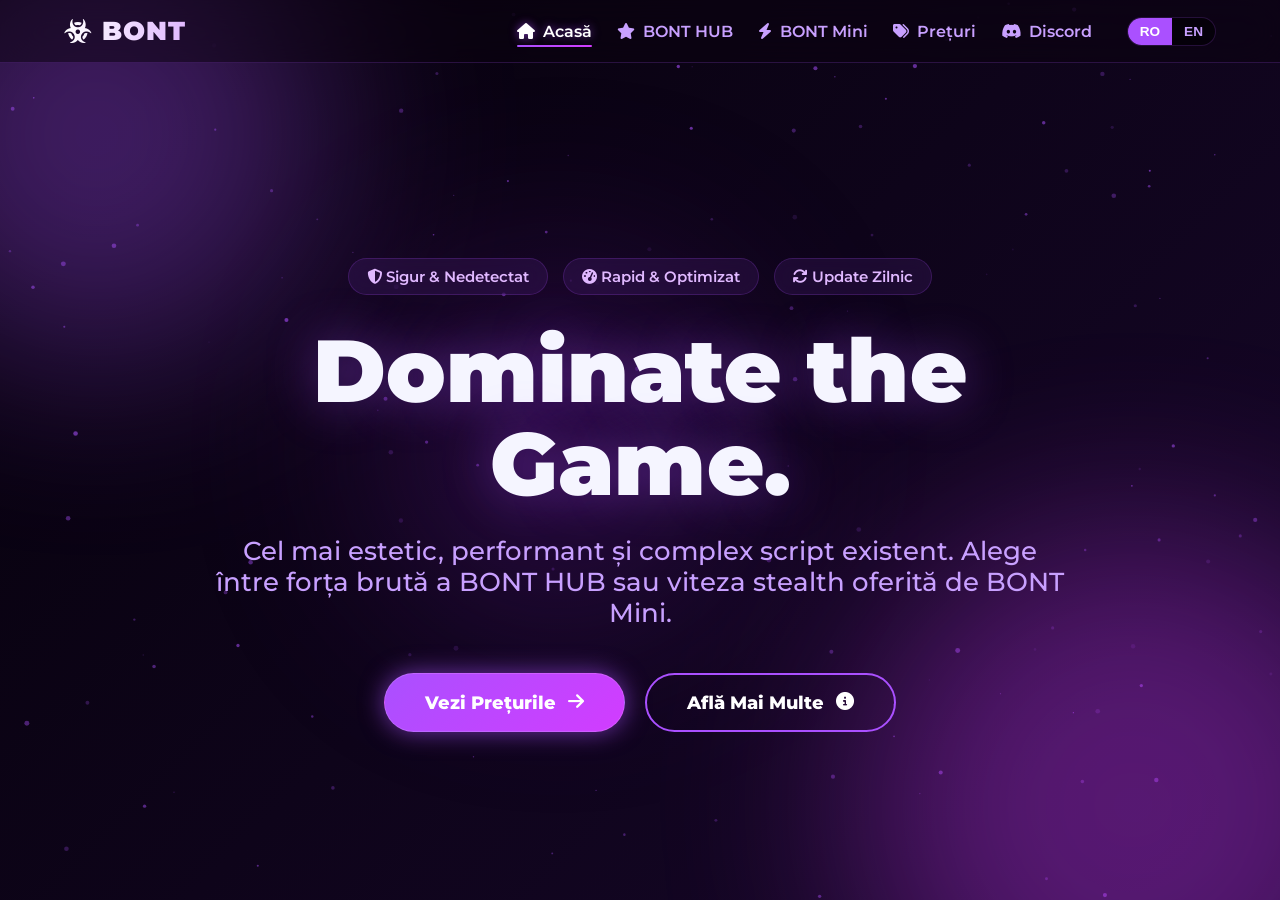
==== commit bbc5278c: "Update index.html" ====
--- a/index.html
+++ b/index.html
@@ -6,6 +6,49 @@
   <title>BONT HUB & MINI</title>
   <link href="https://fonts.googleapis.com/css2?family=Montserrat:wght@400;500;600;800;900&display=swap" rel="stylesheet">
   <link rel="stylesheet" href="https://cdnjs.cloudflare.com/ajax/libs/font-awesome/6.6.0/css/all.min.css">
+  
+  <!-- Primary Meta Tags -->
+  <meta name="title" content="BONT HUB & MINI - Steal a Brainrot Script Premium">
+  <meta name="description" content="Descoperă BONT HUB & BONT Mini, cele mai performante și estetice scripturi pentru Steal a Brainrot. Aimbot, Auto Steal, Anti-Ragdoll și optimizare maximă.">
+  <meta name="keywords" content="bont hub, bont mini, steal a brainrot script, roblox script, auto steal, bat aimbot, anti ragdoll, script ro, bont community">
+  <meta name="author" content="Bont Team">
+  <meta name="robots" content="index, follow">
+  <link rel="canonical" href="https://discord.gg/k3RpJRTada">
+
+  <!-- Open Graph / Facebook -->
+  <meta property="og:type" content="website">
+  <meta property="og:url" content="https://discord.gg/k3RpJRTada">
+  <meta property="og:title" content="BONT HUB & MINI - Steal a Brainrot Script Premium">
+  <meta property="og:description" content="Cel mai estetic și complex script existent. Alege între forța brută a BONT HUB sau viteza stealth oferită de BONT Mini.">
+  <meta property="og:image" content="https://cdn.pixabay.com/photo/2016/11/19/14/00/code-1839406_1280.jpg">
+
+  <!-- Twitter -->
+  <meta property="twitter:card" content="summary_large_image">
+  <meta property="twitter:url" content="https://discord.gg/k3RpJRTada">
+  <meta property="twitter:title" content="BONT HUB & MINI - Steal a Brainrot Script Premium">
+  <meta property="twitter:description" content="Cel mai estetic și complex script existent. Alege între forța brută a BONT HUB sau viteza stealth oferită de BONT Mini.">
+  <meta property="twitter:image" content="https://cdn.pixabay.com/photo/2016/11/19/14/00/code-1839406_1280.jpg">
+
+  <!-- JSON-LD Structured Data -->
+  <script type="application/ld+json">
+  {
+    "@context": "https://schema.org/",
+    "@type": "SoftwareApplication",
+    "name": "BONT HUB",
+    "operatingSystem": "Windows/Roblox",
+    "applicationCategory": "GameApplication",
+    "offers": {
+      "@type": "Offer",
+      "price": "45.00",
+      "priceCurrency": "RON"
+    },
+    "aggregateRating": {
+      "@type": "AggregateRating",
+      "ratingValue": "5",
+      "reviewCount": "150"
+    }
+  }
+  </script>
   <style>
     :root {
       --bg: #05010a;
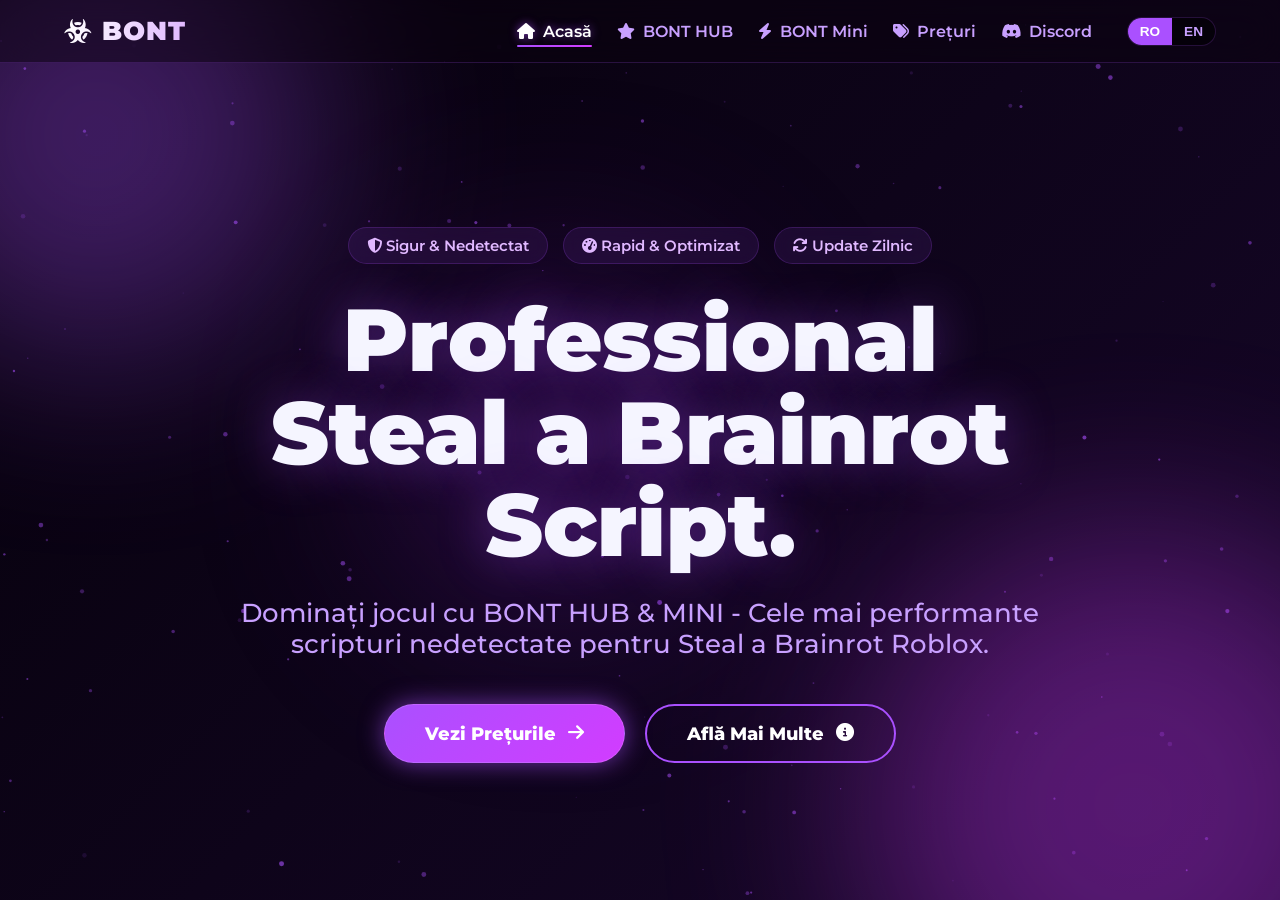
==== commit b31ead8d: "Update index.html" ====
--- a/index.html
+++ b/index.html
@@ -6,46 +6,73 @@
   <title>BONT HUB & MINI</title>
   <link href="https://fonts.googleapis.com/css2?family=Montserrat:wght@400;500;600;800;900&display=swap" rel="stylesheet">
   <link rel="stylesheet" href="https://cdnjs.cloudflare.com/ajax/libs/font-awesome/6.6.0/css/all.min.css">
-  
-  <!-- Primary Meta Tags -->
-  <meta name="title" content="BONT HUB & MINI - Steal a Brainrot Script Premium">
-  <meta name="description" content="Descoperă BONT HUB & BONT Mini, cele mai performante și estetice scripturi pentru Steal a Brainrot. Aimbot, Auto Steal, Anti-Ragdoll și optimizare maximă.">
-  <meta name="keywords" content="bont hub, bont mini, steal a brainrot script, roblox script, auto steal, bat aimbot, anti ragdoll, script ro, bont community">
+  <link rel="icon" type="image/png" href="https://raw.githubusercontent.com/hekwas/bontsite/main/favcoin.png">
+
+  <meta name="theme-color" content="#AA50FF">
+  <link rel="apple-touch-icon" href="https://raw.githubusercontent.com/hekwas/bontsite/main/favcoin.png">
+  <meta name="msapplication-TileColor" content="#05010a">
+
+  <!-- SEO / Primary Meta Tags -->
+  <title>BONT HUB & MINI | Best Roblox Steal a Brainrot Script [2026]</title>
+  <meta name="title" content="BONT HUB & MINI | Best Roblox Steal a Brainrot Script [2026]">
+  <meta name="description" content="Download BONT HUB & MINI - the ultimate undetected Roblox scripts for Steal a Brainrot. Featuring Bat Aimbot, Auto Steal, Anti-Ragdoll, and daily updates for maximum performance.">
+  <meta name="keywords" content="bont hub, bont mini, roblox script, steal a brainrot script, undetected roblox script, working roblox scripts 2026, bat aimbot, auto steal, anti ragdoll, script roblox romania, bont community, skibidi roblox script">
   <meta name="author" content="Bont Team">
-  <meta name="robots" content="index, follow">
+  <meta name="robots" content="index, follow, max-image-preview:large, max-snippet:-1, max-video-preview:-1">
   <link rel="canonical" href="https://discord.gg/k3RpJRTada">
 
   <!-- Open Graph / Facebook -->
   <meta property="og:type" content="website">
+  <meta property="og:site_name" content="BONT HUB">
   <meta property="og:url" content="https://discord.gg/k3RpJRTada">
-  <meta property="og:title" content="BONT HUB & MINI - Steal a Brainrot Script Premium">
-  <meta property="og:description" content="Cel mai estetic și complex script existent. Alege între forța brută a BONT HUB sau viteza stealth oferită de BONT Mini.">
-  <meta property="og:image" content="https://cdn.pixabay.com/photo/2016/11/19/14/00/code-1839406_1280.jpg">
+  <meta property="og:title" content="BONT HUB & MINI | Best Roblox Steal a Brainrot Script [2026]">
+  <meta property="og:description" content="Get the most powerful and aesthetic script for Steal a Brainrot. Choose between BONT HUB's raw power or BONT Mini's stealth efficiency.">
+  <meta property="og:image" content="https://raw.githubusercontent.com/hekwas/bontsite/main/image67676767767.png">
+  <meta property="og:locale" content="ro_RO">
+  <meta property="og:locale:alternate" content="en_US">
 
   <!-- Twitter -->
   <meta property="twitter:card" content="summary_large_image">
   <meta property="twitter:url" content="https://discord.gg/k3RpJRTada">
-  <meta property="twitter:title" content="BONT HUB & MINI - Steal a Brainrot Script Premium">
-  <meta property="twitter:description" content="Cel mai estetic și complex script existent. Alege între forța brută a BONT HUB sau viteza stealth oferită de BONT Mini.">
-  <meta property="twitter:image" content="https://cdn.pixabay.com/photo/2016/11/19/14/00/code-1839406_1280.jpg">
+  <meta property="twitter:title" content="BONT HUB & MINI | Best Roblox Steal a Brainrot Script [2026]">
+  <meta property="twitter:description" content="Dominate Steal a Brainrot with the best undetected Roblox scripts. Highly optimized, daily updates, and specialized combat features.">
+  <meta property="twitter:image" content="https://raw.githubusercontent.com/hekwas/bontsite/main/image67676767767.png">
 
   <!-- JSON-LD Structured Data -->
   <script type="application/ld+json">
   {
     "@context": "https://schema.org/",
     "@type": "SoftwareApplication",
-    "name": "BONT HUB",
+    "name": "BONT HUB & MINI",
     "operatingSystem": "Windows/Roblox",
     "applicationCategory": "GameApplication",
-    "offers": {
-      "@type": "Offer",
-      "price": "45.00",
-      "priceCurrency": "RON"
-    },
+    "description": "Premium Roblox scripts for Steal a Brainrot featuring Auto Steal, Aimbot, and Anti-Ragdoll.",
     "aggregateRating": {
       "@type": "AggregateRating",
-      "ratingValue": "5",
-      "reviewCount": "150"
+      "ratingValue": "4.9",
+      "reviewCount": "184"
+    },
+    "offers": [
+      {
+        "@type": "Offer",
+        "name": "BONT HUB Permanent",
+        "price": "60.00",
+        "priceCurrency": "RON",
+        "availability": "https://schema.org/InStock",
+        "url": "https://discord.gg/k3RpJRTada"
+      },
+      {
+        "@type": "Offer",
+        "name": "BONT MINI Lifetime",
+        "price": "35.00",
+        "priceCurrency": "RON",
+        "availability": "https://schema.org/InStock",
+        "url": "https://discord.gg/k3RpJRTada"
+      }
+    ],
+    "author": {
+      "@type": "Organization",
+      "name": "Bont Team"
     }
   }
   </script>
@@ -485,8 +512,8 @@
           <span class="tag"><i class="fas fa-tachometer-alt"></i> Rapid & Optimizat</span>
           <span class="tag"><i class="fas fa-sync"></i> Update Zilnic</span>
         </div>
-        <h1 data-lang="heroTitle">Dominate the Game.</h1>
-        <p data-lang="heroDesc">Cel mai estetic, performant și complex script existent. Alege între forța brută a BONT HUB sau viteza stealth oferită de BONT Mini.</p>
+        <h1 data-lang="heroTitle">Professional Steal a Brainrot Script.</h1>
+        <p data-lang="heroDesc">Dominați jocul cu BONT HUB & MINI - Cele mai performante scripturi nedetectate pentru Steal a Brainrot Roblox.</p>
         <div class="hero-actions">
           <a onclick="navTo('pricing')" class="btn" data-lang="btnPricing">
             Vezi Prețurile <i class="fas fa-arrow-right"></i>
@@ -687,7 +714,7 @@
     const dict = {
       RO: {
         navLogo: "BONT", navHome: "Acasă", navFeatures: "BONT HUB", navMini: "BONT Mini", navPricing: "Prețuri", navDiscord: "Discord",
-        heroTitle: "Dominate the Game.", heroDesc: "Cel mai estetic, performant și complex script existent. Alege între forța brută a BONT HUB sau viteza stealth oferită de BONT Mini.",
+        heroTitle: "BONT HUB: Professional Steal a Brainrot Script", heroDesc: "Dominați jocul cu BONT HUB & MINI. Scripturi nedetectate, optimizate și actualizate zilnic pentru Steal a Brainrot Roblox.",
         btnPricing: "Vezi Prețurile <i class='fas fa-arrow-right'></i>", btnFeatures: "Află Mai Multe <i class='fas fa-info-circle'></i>",
         featuresTitle: "BONT HUB Funcții", featStealTitle: "Steal a Brainrot Avansat",
         featStealDesc: "Sistem Auto Steal de neegalat, cu rază ajustabilă manual direct dintr-un GUI modern. Include bară vizuală de progres și scanare continuă, inteligentă a vecinătății, asigurând rate de succes maxime la furtul brainrot-urilor cu zero bug-uri sau întârzieri.",
@@ -709,7 +736,7 @@
       },
       EN: {
         navLogo: "BONT", navHome: "Home", navFeatures: "BONT HUB", navMini: "BONT Mini", navPricing: "Pricing", navDiscord: "Discord",
-        heroTitle: "Dominate the Game.", heroDesc: "The most aesthetic, high-performance and complex script available. Choose between the pure power of BONT HUB or the stealth speed of BONT Mini.",
+        heroTitle: "BONT HUB: Best Roblox Steal a Brainrot Script", heroDesc: "Dominate the game with BONT HUB & MINI. Undetected, optimized, and daily updated scripts for Steal a Brainrot Roblox.",
         btnPricing: "View Pricing <i class='fas fa-arrow-right'></i>", btnFeatures: "Learn More <i class='fas fa-info-circle'></i>",
         featuresTitle: "BONT HUB Features", featStealTitle: "Advanced Auto Stealer",
         featStealDesc: "Unmatched Auto Steal system with adjustable radius straightforward from the modern GUI. Provides a visual progress bar and constant smart neighborhood scanning, assuring maximum steal success without stutters.",
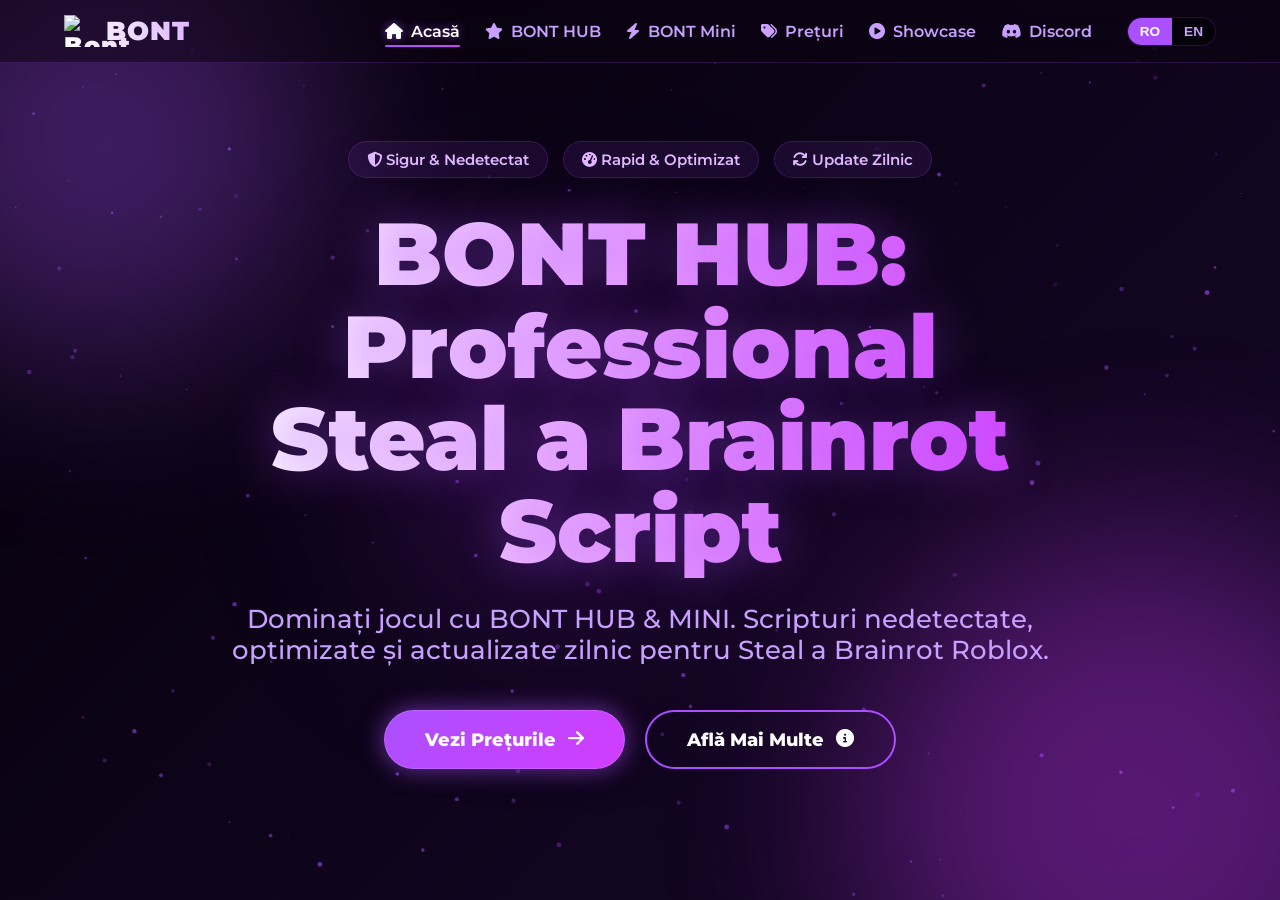
==== commit 28b97914: "Add files via upload" ====
--- a/index.html
+++ b/index.html
@@ -3,20 +3,22 @@
 <head>
   <meta charset="UTF-8">
   <meta name="viewport" content="width=device-width, initial-scale=1.0, maximum-scale=1.0, user-scalable=no">
-  <title>BONT HUB & MINI</title>
+  <title>BONT HUB & MINI | Best Roblox Steal a Brainrot Script [2026]</title>
+  
+  <!-- Fonts & Icons -->
   <link href="https://fonts.googleapis.com/css2?family=Montserrat:wght@400;500;600;800;900&display=swap" rel="stylesheet">
   <link rel="stylesheet" href="https://cdnjs.cloudflare.com/ajax/libs/font-awesome/6.6.0/css/all.min.css">
   <link rel="icon" type="image/png" href="https://raw.githubusercontent.com/hekwas/bontsite/main/favcoin.png">
+  <link rel="apple-touch-icon" href="https://raw.githubusercontent.com/hekwas/bontsite/main/favcoin.png">
+  <link rel="shortcut icon" href="https://raw.githubusercontent.com/hekwas/bontsite/main/favcoin.png" type="image/x-icon">
 
-  <meta name="theme-color" content="#AA50FF">
-  <link rel="apple-touch-icon" href="https://raw.githubusercontent.com/hekwas/bontsite/main/favcoin.png">
-  <meta name="msapplication-TileColor" content="#05010a">
+  <!-- Style Sheets -->
+  <link rel="stylesheet" href="assets/css/style.css">
 
   <!-- SEO / Primary Meta Tags -->
-  <title>BONT HUB & MINI | Best Roblox Steal a Brainrot Script [2026]</title>
   <meta name="title" content="BONT HUB & MINI | Best Roblox Steal a Brainrot Script [2026]">
   <meta name="description" content="Download BONT HUB & MINI - the ultimate undetected Roblox scripts for Steal a Brainrot. Featuring Bat Aimbot, Auto Steal, Anti-Ragdoll, and daily updates for maximum performance.">
-  <meta name="keywords" content="bont hub, bont mini, roblox script, steal a brainrot script, undetected roblox script, working roblox scripts 2026, bat aimbot, auto steal, anti ragdoll, script roblox romania, bont community, skibidi roblox script">
+  <meta name="keywords" content="bont hub, bont mini, roblox script, steal a brainrot script, undetected roblox script, working roblox scripts 2026, bat aimbot, auto steal, script roblox romania, bont community, skibidi roblox script">
   <meta name="author" content="Bont Team">
   <meta name="robots" content="index, follow, max-image-preview:large, max-snippet:-1, max-video-preview:-1">
   <link rel="canonical" href="https://discord.gg/k3RpJRTada">
@@ -29,448 +31,22 @@
   <meta property="og:description" content="Get the most powerful and aesthetic script for Steal a Brainrot. Choose between BONT HUB's raw power or BONT Mini's stealth efficiency.">
   <meta property="og:image" content="https://raw.githubusercontent.com/hekwas/bontsite/main/image67676767767.png">
   <meta property="og:locale" content="ro_RO">
-  <meta property="og:locale:alternate" content="en_US">
-
-  <!-- Twitter -->
-  <meta property="twitter:card" content="summary_large_image">
-  <meta property="twitter:url" content="https://discord.gg/k3RpJRTada">
-  <meta property="twitter:title" content="BONT HUB & MINI | Best Roblox Steal a Brainrot Script [2026]">
-  <meta property="twitter:description" content="Dominate Steal a Brainrot with the best undetected Roblox scripts. Highly optimized, daily updates, and specialized combat features.">
-  <meta property="twitter:image" content="https://raw.githubusercontent.com/hekwas/bontsite/main/image67676767767.png">
 
   <!-- JSON-LD Structured Data -->
   <script type="application/ld+json">
   {
     "@context": "https://schema.org/",
-    "@type": "SoftwareApplication",
-    "name": "BONT HUB & MINI",
-    "operatingSystem": "Windows/Roblox",
-    "applicationCategory": "GameApplication",
+    "@type": "WebSite",
+    "name": "BONT HUB",
+    "url": "https://discord.gg/k3RpJRTada",
     "description": "Premium Roblox scripts for Steal a Brainrot featuring Auto Steal, Aimbot, and Anti-Ragdoll.",
-    "aggregateRating": {
-      "@type": "AggregateRating",
-      "ratingValue": "4.9",
-      "reviewCount": "184"
-    },
-    "offers": [
-      {
-        "@type": "Offer",
-        "name": "BONT HUB Permanent",
-        "price": "60.00",
-        "priceCurrency": "RON",
-        "availability": "https://schema.org/InStock",
-        "url": "https://discord.gg/k3RpJRTada"
-      },
-      {
-        "@type": "Offer",
-        "name": "BONT MINI Lifetime",
-        "price": "35.00",
-        "priceCurrency": "RON",
-        "availability": "https://schema.org/InStock",
-        "url": "https://discord.gg/k3RpJRTada"
-      }
-    ],
-    "author": {
-      "@type": "Organization",
-      "name": "Bont Team"
+    "potentialAction": {
+      "@type": "SearchAction",
+      "target": "https://discord.gg/k3RpJRTada/search?q={search_term_string}",
+      "query-input": "required name=search_term_string"
     }
   }
   </script>
-  <style>
-    :root {
-      --bg: #05010a;
-      --bg-gradient: linear-gradient(135deg, #05010a 0%, #17072a 100%);
-      --card: rgba(20, 10, 34, 0.45);
-      --card-hover: rgba(30, 15, 50, 0.75);
-      --accent: #AA50FF;
-      --accent2: #D23CFF;
-      --accent-glow: rgba(170, 80, 255, 0.6);
-      --text: #F5F5FF;
-      --text-muted: #C8A0FF;
-      --glass-border: rgba(170, 80, 255, 0.2);
-      --glass-border-hover: rgba(210, 60, 255, 0.6);
-    }
-
-    * { margin:0; padding:0; box-sizing:border-box; scroll-behavior: smooth; }
-    
-    body { 
-      font-family: 'Montserrat', sans-serif; 
-      background: var(--bg); 
-      background-image: var(--bg-gradient);
-      color: var(--text); 
-      min-height: 100vh;
-      overflow-x: hidden;
-    }
-
-    /* Animated Canvas Background */
-    #bg-canvas {
-      position: fixed;
-      top: 0; left: 0; width: 100vw; height: 100vh;
-      z-index: -2;
-      pointer-events: none;
-    }
-
-    /* Blurred Glowing Orbs */
-    .bg-orbs {
-      position: fixed;
-      top: 0; left: 0; width: 100vw; height: 100vh;
-      z-index: -1;
-      overflow: hidden;
-      pointer-events: none;
-    }
-    .orb {
-      position: absolute;
-      border-radius: 50%;
-      filter: blur(100px);
-      opacity: 0.35;
-      animation: float 25s infinite ease-in-out alternate;
-      pointer-events: none;
-    }
-    .orb-1 { width: 450px; height: 450px; background: var(--accent); top: -10%; left: -10%; }
-    .orb-2 { width: 550px; height: 550px; background: var(--accent2); bottom: -20%; right: -10%; animation-delay: -5s; }
-    .orb-3 { width: 350px; height: 350px; background: #5c188b; top: 30%; left: 30%; animation-delay: -10s; }
-    
-    @keyframes float {
-      0% { transform: translate(0, 0); }
-      100% { transform: translate(60px, 80px); }
-    }
-
-    /* Navbar */
-    .navbar {
-      position: fixed;
-      top: 0; width: 100%;
-      z-index: 1000;
-      padding: 15px 5%;
-      display: flex;
-      justify-content: space-between;
-      align-items: center;
-      background: rgba(10, 2, 15, 0.5);
-      backdrop-filter: blur(20px);
-      border-bottom: 1px solid var(--glass-border);
-      transition: all 0.3s ease;
-    }
-
-    .logo {
-      font-size: 26px;
-      font-weight: 900;
-      background: linear-gradient(90deg, #fff, #E0B8FF);
-      -webkit-background-clip: text;
-      -webkit-text-fill-color: transparent;
-      letter-spacing: 1px;
-      cursor: pointer;
-      display: flex;
-      align-items: center;
-      gap: 10px;
-    }
-    .logo i { font-size: 1.5rem; color: var(--accent2); }
-
-    .nav-links {
-      display: flex;
-      gap: 25px;
-      align-items: center;
-    }
-
-    .nav-links a {
-      color: var(--text-muted);
-      text-decoration: none;
-      font-weight: 600;
-      font-size: 1rem;
-      transition: all 0.2s ease;
-      position: relative;
-      cursor: pointer;
-      display: flex;
-      align-items: center;
-      gap: 8px;
-    }
-
-    .nav-links a:hover, .nav-links a.active {
-      color: #fff;
-      text-shadow: 0 0 10px var(--accent-glow);
-    }
-    
-    .nav-links a::after {
-      content: '';
-      position: absolute;
-      width: 0;
-      height: 2px;
-      bottom: -6px;
-      left: 0;
-      background: linear-gradient(90deg, var(--accent), var(--accent2));
-      transition: width 0.2s ease;
-      border-radius: 2px;
-    }
-    
-    .nav-links a:hover::after, .nav-links a.active::after { width: 100%; }
-
-    /* Lang Toggle Switch */
-    .lang-switch {
-      display: flex;
-      align-items: center;
-      background: rgba(0,0,0,0.5);
-      border: 1px solid var(--glass-border);
-      border-radius: 20px;
-      overflow: hidden;
-      margin-left: 10px;
-    }
-    .lang-btn {
-      background: transparent;
-      border: none;
-      color: var(--text-muted);
-      padding: 6px 12px;
-      font-size: 0.85rem;
-      font-weight: 700;
-      cursor: pointer;
-      transition: all 0.2s ease;
-    }
-    .lang-btn.active {
-      background: var(--accent);
-      color: #fff;
-    }
-
-    .hamburger { display: none; font-size: 28px; color: var(--text); cursor: pointer; }
-
-    /* Layout Content */
-    .sections-container {
-      position: relative;
-      width: 100%;
-      min-height: 100vh;
-      padding-top: 90px;
-    }
-
-    /* Fast section display logic without annoying delays */
-    .section {
-      width: 100%;
-      min-height: calc(100vh - 90px);
-      padding: 50px 5%;
-      display: none;
-      opacity: 0;
-    }
-    .section.active {
-      display: flex;
-      flex-direction: column;
-      align-items: center;
-      opacity: 1;
-      animation: fastFade 0.3s ease-out forwards;
-    }
-
-    @keyframes fastFade {
-      0% { opacity: 0; transform: translateY(10px); }
-      100% { opacity: 1; transform: translateY(0); }
-    }
-
-    h1, h2, h3 { font-weight: 900; }
-    
-    .gradient-text {
-      background: linear-gradient(90deg, #fff, var(--accent2));
-      -webkit-background-clip: text;
-      -webkit-text-fill-color: transparent;
-    }
-
-    h2.section-title {
-      font-size: 3.2rem;
-      margin-bottom: 50px;
-      letter-spacing: -1px;
-      text-align: center;
-    }
-
-    /* Buttons */
-    .btn {
-      padding: 16px 40px;
-      font-size: 1.15rem;
-      font-weight: 800;
-      background: linear-gradient(135deg, var(--accent), var(--accent2));
-      color: white;
-      text-decoration: none;
-      border-radius: 50px;
-      box-shadow: 0 0 25px var(--accent-glow);
-      display: inline-flex;
-      align-items: center;
-      gap: 12px;
-      transition: all 0.2s ease;
-      border: 1px solid rgba(255,255,255,0.15);
-      cursor: pointer;
-    }
-    .btn:hover {
-      transform: translateY(-3px) scale(1.02);
-      box-shadow: 0 8px 30px var(--accent-glow);
-    }
-    
-    .btn-outline {
-      background: transparent;
-      border: 2px solid var(--accent);
-      box-shadow: none;
-    }
-    .btn-outline:hover {
-      background: rgba(170,80,255,0.1);
-      box-shadow: 0 5px 25px var(--accent-glow);
-    }
-
-    /* Extremely fast Reveal Animation Classes */
-    .reveal {
-      opacity: 0;
-      transform: translateY(10px);
-      transition: opacity 0.3s ease-out, transform 0.3s ease-out;
-    }
-    .reveal.active-reveal {
-      opacity: 1;
-      transform: translateY(0);
-    }
-
-    /* -- HOME SECTION -- */
-    #home.active { justify-content: center; }
-    .hero-content { text-align: center; max-width: 850px; }
-    .hero-content h1 { font-size: 5.5rem; line-height: 1.05; margin-bottom: 25px; text-shadow: 0 0 50px rgba(170,80,255,0.4); }
-    .hero-content p { font-size: 1.6rem; color: var(--text-muted); margin-bottom: 45px; font-weight: 500; }
-    
-    .hero-tags {
-      display: flex; gap: 15px; justify-content: center; margin-bottom: 30px; flex-wrap: wrap;
-    }
-    .tag {
-      background: rgba(170, 80, 255, 0.1); border: 1px solid var(--glass-border);
-      padding: 8px 18px; border-radius: 20px; font-size: 0.95rem; font-weight: 600;
-      color: #E0B8FF; backdrop-filter: blur(10px);
-    }
-
-    .hero-actions { display: flex; justify-content: center; gap: 20px; flex-wrap: wrap; }
-
-    /* -- FEATURES HUB SECTION -- */
-    .features-list-wrapper { max-width: 1200px; width: 100%; display: flex; flex-direction: column; gap: 20px; }
-    
-    .feature-row {
-      display: flex; gap: 20px; background: var(--card); border: 1px solid var(--glass-border);
-      border-radius: 20px; padding: 30px; backdrop-filter: blur(12px);
-      transition: all 0.2s ease; align-items: flex-start;
-    }
-    .feature-row:hover {
-      transform: translateY(-3px); border-color: var(--glass-border-hover);
-      box-shadow: 0 8px 30px rgba(170,80,255,0.15); background: var(--card-hover);
-    }
-    
-    .feature-icon-box {
-      width: 60px; height: 60px; border-radius: 14px; background: linear-gradient(135deg, rgba(170,80,255,0.2), rgba(210,60,255,0.1));
-      display: flex; align-items: center; justify-content: center; flex-shrink: 0;
-      border: 1px solid var(--glass-border); font-size: 2rem; color: var(--accent2);
-    }
-    
-    .feature-details h3 { font-size: 1.5rem; margin-bottom: 10px; color: #fff; }
-    .feature-details p { font-size: 1.05rem; color: var(--text-muted); line-height: 1.5; }
-
-    /* -- BONT MINI SECTION -- */
-    .mini-container {
-      max-width: 1100px; width: 100%;
-      background: rgba(20, 10, 34, 0.4); border: 1px solid var(--accent);
-      border-radius: 30px; padding: 50px 5%; text-align: center;
-      position: relative; overflow: hidden; backdrop-filter: blur(15px);
-    }
-    .mini-container::before {
-      content: ''; position: absolute; top: 0; left: 0; width: 100%; height: 5px;
-      background: linear-gradient(90deg, #3B82F6, var(--accent2));
-    }
-    .mini-logo { font-size: 4rem; margin-bottom: 15px; }
-    .mini-desc { font-size: 1.25rem; margin-bottom: 35px; color: var(--text-muted); max-width: 800px; margin-left: auto; margin-right: auto; line-height: 1.5;}
-    
-    .mini-grid { display: grid; grid-template-columns: repeat(auto-fit, minmax(240px, 1fr)); gap: 15px; margin-bottom: 40px; }
-    .m-card { background: rgba(0,0,0,0.4); padding: 20px; border-radius: 16px; border: 1px solid rgba(255,255,255,0.05); text-align: left; }
-    .m-card i { font-size: 1.8rem; color: #3B82F6; margin-bottom: 12px; }
-    .m-card h4 { font-size: 1.15rem; color: #fff; margin-bottom: 8px; }
-    .m-card p { font-size: 0.95rem; color: #aaa; }
-    
-    .mini-price-tag {
-      display: inline-block; padding: 12px 30px; border-radius: 30px;
-      background: rgba(59, 130, 246, 0.15); border: 1px solid rgba(59, 130, 246, 0.5);
-      font-size: 1.3rem; font-weight: 800; color: #fff; margin-bottom: 30px;
-      box-shadow: 0 0 20px rgba(59, 130, 246, 0.3);
-    }
-
-    /* -- PRICING SECTION -- */
-    .pricing-container { width: 100%; max-width: 1200px; display: flex; flex-direction: column; align-items: center; gap: 40px; }
-
-    .currency-selector {
-      display: flex; background: rgba(0,0,0,0.6); border: 1px solid var(--glass-border);
-      border-radius: 30px; padding: 5px; backdrop-filter: blur(12px);
-    }
-    .currency-selector button {
-      background: transparent; border: none; color: var(--text-muted);
-      padding: 10px 24px; font-size: 1.05rem; font-weight: 700;
-      font-family: 'Montserrat', sans-serif; cursor: pointer;
-      border-radius: 25px; transition: all 0.2s ease;
-    }
-    .currency-selector button.active {
-      background: linear-gradient(90deg, var(--accent), var(--accent2)); color: white;
-      box-shadow: 0 0 15px rgba(170,80,255,0.4);
-    }
-
-    .plans { display: grid; grid-template-columns: repeat(auto-fit, minmax(320px, 1fr)); gap: 25px; width: 100%; }
-
-    .plan-card {
-      background: var(--card); border: 1px solid var(--glass-border);
-      border-radius: 24px; padding: 40px 30px;
-      display: flex; flex-direction: column; backdrop-filter: blur(15px);
-      transition: all 0.2s ease; position: relative;
-    }
-    .plan-card:hover { border-color: var(--accent2); transform: translateY(-5px); box-shadow: 0 15px 35px rgba(170,80,255,0.25); }
-    
-    .plan-popular { border-color: var(--accent); box-shadow: 0 0 20px rgba(170,80,255,0.2); }
-    .plan-mini { border-color: rgba(59, 130, 246, 0.5); }
-    
-    .popular-badge {
-      position: absolute; top: -14px; left: 50%; transform: translateX(-50%);
-      background: linear-gradient(90deg, var(--accent), var(--accent2));
-      padding: 6px 18px; border-radius: 25px; font-size: 0.8rem; font-weight: 800;
-      letter-spacing: 1px; text-transform: uppercase; white-space: nowrap;
-    }
-
-    .plan-header { margin-bottom: 25px; text-align: center; border-bottom: 1px solid rgba(255,255,255,0.05); padding-bottom: 20px;}
-    .plan-type { font-size: 1.05rem; color: var(--accent2); font-weight: 800; letter-spacing: 2px; margin-bottom: 8px; }
-    .plan-mini .plan-type { color: #3B82F6; }
-    
-    .plan-header h3 { font-size: 1.8rem; font-weight: 900; color: #fff; margin-bottom: 10px; }
-    .plan-price { font-size: 3.5rem; font-weight: 900; line-height: 1; background: linear-gradient(90deg, #fff, var(--accent2)); -webkit-background-clip: text; -webkit-text-fill-color: transparent; }
-    .plan-mini .plan-price { background: linear-gradient(90deg, #fff, #3B82F6); -webkit-background-clip: text; -webkit-text-fill-color: transparent; }
-    
-    .plan-period { font-size: 1rem; color: var(--text-muted); font-weight: 600; margin-top: 8px; display: block;}
-
-    .plan-features { flex-grow: 1; margin-bottom: 25px; list-style: none; }
-    .plan-features li { margin-bottom: 12px; font-size: 1.02rem; display: flex; align-items: flex-start; gap: 10px; line-height: 1.4; color: #e0e0e0;}
-    .plan-features li i { color: var(--accent2); font-size: 1.2rem; margin-top: 2px; }
-    .plan-mini .plan-features li i { color: #3B82F6; }
-
-    /* Payment Box */
-    .payment-methods-widget {
-      text-align: center; padding: 30px; background: rgba(0,0,0,0.5);
-      border-radius: 20px; border: 1px solid rgba(255,255,255,0.05); width: 100%;
-      backdrop-filter: blur(10px);
-    }
-    .payment-methods-widget p { font-size: 1.15rem; color: #fff; margin-bottom: 20px; font-weight: 600;}
-    .payment-icons { display: flex; justify-content: center; gap: 15px; flex-wrap: wrap; margin-bottom: 25px; }
-    .payment-box {
-      background: rgba(255,255,255,0.03); border: 1px solid rgba(255,255,255,0.1);
-      padding: 12px 24px; border-radius: 12px; display: flex; align-items: center; gap: 10px;
-      font-weight: 700; font-size: 1.1rem; transition: all 0.2s ease;
-    }
-    .payment-box:hover { background: rgba(255,255,255,0.1); transform: translateY(-2px); border-color: rgba(255,255,255,0.3); }
-    
-    .pay-rev { color: #00a8ff; } .pay-pal { color: #0070ba; } .pay-safe { color: #0081d6; }
-    
-    .payment-note { font-size: 0.95rem; color: var(--text-muted); display: flex; align-items: center; justify-content: center; gap: 10px; background: rgba(170,80,255,0.1); padding: 12px; border-radius: 12px;}
-
-    /* Mobile Responsive */
-    @media (max-width: 900px) {
-      .nav-links {
-        position: fixed; top: 60px; left: 0; width: 100%;
-        background: rgba(10, 2, 15, 0.98); flex-direction: column; align-items: center;
-        padding: 20px 0; gap: 20px; transform: translateY(-150%);
-        transition: transform 0.3s ease; border-bottom: 1px solid var(--glass-border);
-      }
-      .nav-links.nav-open { transform: translateY(0); }
-      .hamburger { display: block; }
-      
-      .hero-content h1 { font-size: 3.5rem; }
-      h2.section-title { font-size: 2.5rem; }
-      .feature-row { flex-direction: column; text-align: center; align-items: center; }
-      .feature-icon-box { margin-bottom: 10px; }
-    }
-  </style>
 </head>
 <body>
 
@@ -485,12 +61,13 @@
 
   <!-- Navigation -->
   <nav class="navbar">
-    <div class="logo" onclick="navTo('home')"><i class="fas fa-biohazard"></i> <span data-lang="navLogo">BONT</span></div>
+    <div class="logo"><a href="index.html" style="text-decoration:none; color:inherit; display:flex; align-items:center; gap:10px;"><img src="https://raw.githubusercontent.com/hekwas/bontsite/main/favcoin.png" class="logo-img" alt="Bont Logo"> <span data-lang="navLogo">BONT</span></a></div>
     <div class="nav-links" id="navLinks">
-      <a onclick="navTo('home')" class="active" id="link-home"><i class="fas fa-home"></i> <span data-lang="navHome">Acasă</span></a>
-      <a onclick="navTo('features')" id="link-features"><i class="fas fa-star"></i> <span data-lang="navFeatures">BONT HUB</span></a>
-      <a onclick="navTo('mini')" id="link-mini"><i class="fas fa-bolt"></i> <span data-lang="navMini">BONT Mini</span></a>
-      <a onclick="navTo('pricing')" id="link-pricing"><i class="fas fa-tags"></i> <span data-lang="navPricing">Prețuri</span></a>
+      <a href="index.html" id="link-home"><i class="fas fa-home"></i> <span data-lang="navHome">Acasă</span></a>
+      <a href="details.html" id="link-features"><i class="fas fa-star"></i> <span data-lang="navFeatures">BONT HUB</span></a>
+      <a href="details.html#mini" id="link-mini"><i class="fas fa-bolt"></i> <span data-lang="navMini">BONT Mini</span></a>
+      <a href="pricing.html" id="link-pricing"><i class="fas fa-tags"></i> <span data-lang="navPricing">Prețuri</span></a>
+      <a href="showcase.html" id="link-showcase"><i class="fas fa-play-circle"></i> <span data-lang="navShowcase">Showcase</span></a>
       <a href="https://discord.gg/k3RpJRTada" target="_blank"><i class="fab fa-discord"></i> <span data-lang="navDiscord">Discord</span></a>
       
       <!-- Lang Toggle -->
@@ -505,423 +82,28 @@
   <div class="sections-container">
     
     <!-- HOME SECTION -->
-    <section id="home" class="section active">
+    <section id="home" class="section">
       <div class="hero-content reveal">
-        <div class="hero-tags" id="hero-tags">
+        <div class="hero-tags">
           <span class="tag"><i class="fas fa-shield-alt"></i> Sigur & Nedetectat</span>
           <span class="tag"><i class="fas fa-tachometer-alt"></i> Rapid & Optimizat</span>
           <span class="tag"><i class="fas fa-sync"></i> Update Zilnic</span>
         </div>
-        <h1 data-lang="heroTitle">Professional Steal a Brainrot Script.</h1>
+        <h1 data-lang="heroTitle" class="gradient-text">Professional Steal a Brainrot Script.</h1>
         <p data-lang="heroDesc">Dominați jocul cu BONT HUB & MINI - Cele mai performante scripturi nedetectate pentru Steal a Brainrot Roblox.</p>
         <div class="hero-actions">
-          <a onclick="navTo('pricing')" class="btn" data-lang="btnPricing">
+          <a href="pricing.html" class="btn" data-lang="btnPricing">
             Vezi Prețurile <i class="fas fa-arrow-right"></i>
           </a>
-          <a onclick="navTo('features')" class="btn btn-outline" data-lang="btnFeatures">
+          <a href="details.html" class="btn btn-outline" data-lang="btnFeatures">
             Află Mai Multe <i class="fas fa-info-circle"></i>
           </a>
         </div>
       </div>
     </section>
 
-    <!-- FEATURES HUB SECTION -->
-    <section id="features" class="section">
-      <h2 class="section-title gradient-text reveal" data-lang="featuresTitle">BONT HUB Funcții</h2>
-      <div class="features-list-wrapper">
-        
-        <div class="feature-row reveal">
-          <div class="feature-icon-box"><i class="fas fa-mask"></i></div>
-          <div class="feature-details">
-            <h3 data-lang="featStealTitle">Steal a Brainrot Avansat</h3>
-            <p data-lang="featStealDesc">Sistem Auto Steal de neegalat, cu rază ajustabilă manual direct dintr-un GUI modern. Include bară vizuală de progres și scanare continuă, inteligentă a vecinătății, asigurând rate de succes maxime la furtul brainrot-urilor cu zero bug-uri sau întârzieri.</p>
-          </div>
-        </div>
-        
-        <div class="feature-row reveal">
-          <div class="feature-icon-box"><i class="fas fa-crosshairs"></i></div>
-          <div class="feature-details">
-            <h3 data-lang="featAimTitle">Bat Aimbot & Combat</h3>
-            <p data-lang="featAimDesc">Aimbot extrem de precis pentru bâtă, echipat cu lock total invizibil (safe) și auto-swing. Evaluează automat mișcarea adversarului și plasează lovitura perfectă ca să te ajute să câștigi absolut orice duel 1 la 1, fără efort.</p>
-          </div>
-        </div>
-
-        <div class="feature-row reveal">
-          <div class="feature-icon-box"><i class="fas fa-rocket"></i></div>
-          <div class="feature-details">
-            <h3 data-lang="featMovTitle">Movement & Galaxy Mode</h3>
-            <p data-lang="featMovDesc">Stăpânește fizica jocului prin gravitație modificată și "Mini Hop" infinit care înlocuiește vechile sărituri. Sistemul combină un "Float" perfect reglabil pe înălțime, permițându-ți să supravolezi harta și să eviți cu ușurință pericolul și radarele.</p>
-          </div>
-        </div>
-
-        <div class="feature-row reveal">
-          <div class="feature-icon-box"><i class="fas fa-shield-virus"></i></div>
-          <div class="feature-details">
-            <h3 data-lang="featProtTitle">Anti Ragdoll & Protecții Avansate</h3>
-            <p data-lang="featProtDesc">Tehnologie de ultimă oră care anulează stările de knockback, blocând ragdoll-ul și ridicându-te instantaneu pe picioare. Adițional, Counter Medusa integrat va lansa contra-atacuri automate, protejându-te pasiv dar mortal în fața invaziilor.</p>
-          </div>
-        </div>
-
-        <div class="feature-row reveal">
-          <div class="feature-icon-box"><i class="fas fa-eye"></i></div>
-          <div class="feature-details">
-            <h3 data-lang="featOptTitle">Optimizare & Vizibilitate X-Ray</h3>
-            <p data-lang="featOptDesc">X-Ray (Wallhack) performant combinat cu ESP cu waypoints pentru locațiile cheie. Sub capotă rulează un Optimizer sever ce scade numărul de frame-drops și anulează animațiile "un-walk" pentru o fluiditate vizuală impecabilă.</p>
-          </div>
-        </div>
-
-      </div>
-    </section>
-
-    <!-- BONT MINI SECTION -->
-    <section id="mini" class="section">
-      <div class="mini-container reveal">
-        <h2 class="mini-logo gradient-text"><i class="fas fa-bolt" style="color:#3B82F6;"></i> BONT MINI</h2>
-        <p class="mini-desc" data-lang="miniDesc">O variantă esențializată, de tip "Lite", creată special pentru jucătorii care vor eficiență maximă, discreție absolută și o navigație performantă pe calculatoare / dispozitive mid-range.</p>
-        
-        <div class="mini-price-tag" data-lang="miniPrice">Doar 35 LEI PERMANENT</div>
-        
-        <div class="mini-grid">
-          <div class="m-card reveal">
-            <i class="fas fa-mask"></i>
-            <h4 data-lang="m1T">Auto Steal Minimalist</h4>
-            <p data-lang="m1D">Extrage rapid și curat resursele din jurul tău pe o rază conservatoare pentru a rămâne mereu neobservat.</p>
-          </div>
-          <div class="m-card reveal">
-            <i class="fas fa-eye"></i>
-            <h4 data-lang="m2T">Basic ESP & Vizibilitate</h4>
-            <p data-lang="m2D">Indicatori esențiali pe ecran pentru a ști unde sunt pericolele. Fără elemente încărcate pe ecran.</p>
-          </div>
-          <div class="m-card reveal">
-            <i class="fas fa-tachometer-alt"></i>
-            <h4 data-lang="m3T">Boost Optimizare Bază</h4>
-            <p data-lang="m3D">Dezactivează elementele estetice inutile din joc pentru a profita nativ de un spor maxim de performanță (FPS).</p>
-          </div>
-          <div class="m-card reveal">
-            <i class="fas fa-user-secret"></i>
-            <h4 data-lang="m4T">Stealth Focus</h4>
-            <p data-lang="m4D">Fără aimbot sau moduri de atac agresive care să îți atragă reporturi. Contul tău este în completă siguranță.</p>
-          </div>
-        </div>
-        
-        <a onclick="navTo('pricing')" class="btn" data-lang="btnBuyMini" style="background: linear-gradient(135deg, #3B82F6, #1E40AF); border:none; box-shadow: 0 0 20px rgba(59, 130, 246, 0.4);">
-          Cumpără Mini Acum
-        </a>
-      </div>
-    </section>
-
-    <!-- PRICING SECTION -->
-    <section id="pricing" class="section">
-      <h2 class="section-title gradient-text reveal" data-lang="pricingTitle">Oferte Disponibile</h2>
-      
-      <div class="pricing-container">
-        
-        <!-- Currency -->
-        <div class="currency-selector reveal">
-          <button class="currency-btn active" onclick="setCurrency('RON')">RON</button>
-          <button class="currency-btn" onclick="setCurrency('EUR')">EUR</button>
-          <button class="currency-btn" onclick="setCurrency('USD')">USD</button>
-        </div>
-
-        <div class="plans">
-          
-          <!-- BONT HUB - LUNA -->
-          <div class="plan-card reveal">
-            <div class="plan-header">
-              <div class="plan-type">BONT HUB</div>
-              <h3>1 LUNĂ</h3>
-              <div class="plan-price"><span class="price-val val-hub-mo">50</span> <span class="currency-symbol">LEI</span></div>
-              <span class="plan-period" data-lang="tempAccess">/ Acces Temporar (30 Zile)</span>
-            </div>
-            <ul class="plan-features">
-              <li><i class="fas fa-check-circle"></i> <span data-lang="pHubF1">Acces complet Meniul Full HUB</span></li>
-              <li><i class="fas fa-check-circle"></i> <span data-lang="pHubF2">Actualizări de Securitate Zilnice</span></li>
-              <li><i class="fas fa-check-circle"></i> <span data-lang="pHubF3">Aimbot / Anti Ragdoll / Stealer</span></li>
-              <li><i class="fas fa-check-circle"></i> <span data-lang="pHubF4">Suport tehnic Standard</span></li>
-            </ul>
-            <a href="https://discord.gg/k3RpJRTada" target="_blank" class="btn" data-lang="buyBtn" style="width: 100%; justify-content: center; margin-top: 20px;">
-              Achiziționează <i class="fas fa-shopping-cart"></i>
-            </a>
-          </div>
-
-          <!-- BONT HUB - PERMANENT -->
-          <div class="plan-card plan-popular reveal">
-            <div class="popular-badge" data-lang="popBadge">Cel Mai Apreciat</div>
-            <div class="plan-header">
-              <div class="plan-type">BONT HUB</div>
-              <h3>PERMANENT</h3>
-              <div class="plan-price"><span class="price-val val-hub-life">60</span> <span class="currency-symbol">LEI</span></div>
-              <span class="plan-period" data-lang="lifeAccess">/ Acces Pe Viață (Fără abonații)</span>
-            </div>
-            <ul class="plan-features">
-              <li><i class="fas fa-check-circle"></i> <span data-lang="pLHubF1">Toate beneficiile din HUB Lunar</span></li>
-              <li><i class="fas fa-check-circle"></i> <span data-lang="pLHubF2">O singură plată, acces Nelimitat</span></li>
-              <li><i class="fas fa-check-circle"></i> <span data-lang="pLHubF3">Rol Exclusiv [VIP] pe serverul Discord</span></li>
-              <li><i class="fas fa-check-circle"></i> <span data-lang="pLHubF4">Prioritate garantată la suport</span></li>
-            </ul>
-            <a href="https://discord.gg/k3RpJRTada" target="_blank" class="btn" data-lang="buyPerm" style="width: 100%; justify-content: center; margin-top: 20px;">
-              Cumpără Permanent <i class="fas fa-shopping-cart"></i>
-            </a>
-          </div>
-
-          <!-- BONT MINI - PERMANENT -->
-          <div class="plan-card plan-mini reveal">
-            <div class="plan-header">
-              <div class="plan-type">LITE SCRIPT</div>
-              <h3>BONT MINI</h3>
-              <div class="plan-price"><span class="price-val val-mini-life">35</span> <span class="currency-symbol">LEI</span></div>
-              <span class="plan-period" data-lang="miniAccess">/ Acces Pe Viață</span>
-            </div>
-            <ul class="plan-features">
-              <li><i class="fas fa-check-circle"></i> <span data-lang="pMinF1">Versiunea Lite, optimizată suprem</span></li>
-              <li><i class="fas fa-check-circle"></i> <span data-lang="pMinF2">Strict funcții de Steal Minimalist & ESP</span></li>
-              <li><i class="fas fa-check-circle"></i> <span data-lang="pMinF3">Perfect pentru PC-uri mai slabe</span></li>
-              <li><i class="fas fa-check-circle"></i> <span data-lang="pMinF4">Extrem de stealth și Anti-Ban</span></li>
-            </ul>
-            <a href="https://discord.gg/k3RpJRTada" target="_blank" class="btn" data-lang="buyLite" style="width: 100%; justify-content: center; margin-top: 20px; background: linear-gradient(135deg, #3B82F6, #1E40AF); border:none;">
-              Cumpără Mini <i class="fas fa-shopping-cart"></i>
-            </a>
-          </div>
-
-        </div>
-
-        <!-- Payment Methods Box -->
-        <div class="payment-methods-widget reveal">
-          <p data-lang="payMethods">Se Acceptă Următoarele Metode De Plată</p>
-          <div class="payment-icons">
-            <div class="payment-box"><i class="fas fa-university pay-rev"></i> Revolut</div>
-            <div class="payment-box"><i class="fab fa-paypal pay-pal"></i> PayPal</div>
-            <div class="payment-box"><i class="fas fa-barcode pay-safe"></i> Paysafecard</div>
-          </div>
-          <div class="payment-note">
-            <i class="fas fa-info-circle"></i>
-            <span data-lang="payNote">Plata se efectuează 100% sigur pe serverul nostru de Discord prin crearea unui Ticket. Toate tranzacțiile sunt înregistrate și garantate de echipa administrativă.</span>
-          </div>
-          <a href="https://discord.gg/k3RpJRTada" target="_blank" class="btn" data-lang="payBtn" style="margin-top: 25px; padding: 12px 30px; font-size: 1.05rem;">
-            <i class="fab fa-discord"></i> Intră pe Discord și Deschide Ticket
-          </a>
-        </div>
-
-      </div>
-    </section>
-
   </div>
 
-  <script>
-    // --------------
-    // LANGUAGE LOGIC
-    // --------------
-    const dict = {
-      RO: {
-        navLogo: "BONT", navHome: "Acasă", navFeatures: "BONT HUB", navMini: "BONT Mini", navPricing: "Prețuri", navDiscord: "Discord",
-        heroTitle: "BONT HUB: Professional Steal a Brainrot Script", heroDesc: "Dominați jocul cu BONT HUB & MINI. Scripturi nedetectate, optimizate și actualizate zilnic pentru Steal a Brainrot Roblox.",
-        btnPricing: "Vezi Prețurile <i class='fas fa-arrow-right'></i>", btnFeatures: "Află Mai Multe <i class='fas fa-info-circle'></i>",
-        featuresTitle: "BONT HUB Funcții", featStealTitle: "Steal a Brainrot Avansat",
-        featStealDesc: "Sistem Auto Steal de neegalat, cu rază ajustabilă manual direct dintr-un GUI modern. Include bară vizuală de progres și scanare continuă, inteligentă a vecinătății, asigurând rate de succes maxime la furtul brainrot-urilor cu zero bug-uri sau întârzieri.",
-        featAimTitle: "Bat Aimbot & Combat", featAimDesc: "Aimbot extrem de precis pentru bâtă, echipat cu lock total invizibil (safe) și auto-swing. Evaluează automat mișcarea adversarului și plasează lovitura perfectă ca să te ajute să câștigi absolut orice duel 1 la 1, fără efort.",
-        featMovTitle: "Movement & Galaxy Mode", featMovDesc: "Stăpânește fizica jocului prin gravitație modificată și 'Mini Hop' infinit care înlocuiește vechile sărituri. Sistemul combină un 'Float' perfect reglabil pe înălțime, permițându-ți să supravolezi harta și să eviți cu ușurință pericolul și radarele.",
-        featProtTitle: "Anti Ragdoll & Protecții Avansate", featProtDesc: "Tehnologie de ultimă oră care anulează stările de knockback, blocând ragdoll-ul și ridicându-te instantaneu pe picioare. Adițional, Counter Medusa integrat va lansa contra-atacuri automate, protejându-te pasiv dar mortal în fața invaziilor.",
-        featOptTitle: "Optimizare & Vizibilitate X-Ray", featOptDesc: "X-Ray (Wallhack) performant combinat cu ESP cu waypoints pentru locațiile cheie. Sub capotă rulează un Optimizer sever ce scade numărul de frame-drops și anulează animațiile 'un-walk' pentru o fluiditate vizuală impecabilă.",
-        miniDesc: "O variantă esențializată, de tip 'Lite', creată special pentru jucătorii care vor eficiență maximă, discreție absolută și o navigație performantă pe calculatoare / dispozitive mid-range.",
-        miniPrice: "Doar 35 LEI PERMANENT", m1T: "Auto Steal Minimalist", m1D: "Extrage rapid și curat resursele din jurul tău pe o rază conservatoare pentru a rămâne mereu neobservat.",
-        m2T: "Basic ESP & Vizibilitate", m2D: "Indicatori esențiali pe ecran pentru a ști unde sunt pericolele. Fără elemente încărcate pe ecran.", m3T: "Boost Optimizare Bază", m3D: "Dezactivează elementele estetice inutile din joc pentru a profita nativ de un spor maxim de performanță (FPS).",
-        m4T: "Stealth Focus", m4D: "Fără aimbot sau moduri de atac agresive care să îți atragă reporturi. Contul tău este în completă siguranță.", btnBuyMini: "Cumpără Mini Acum",
-        pricingTitle: "Oferte Disponibile", tempAccess: "/ Acces Temporar (30 Zile)", lifeAccess: "/ Acces Pe Viață (Fără abonații)", miniAccess: "/ Acces Pe Viață",
-        buyBtn: "Achiziționează <i class='fas fa-shopping-cart'></i>", buyPerm: "Cumpără Permanent <i class='fas fa-shopping-cart'></i>", buyLite: "Cumpără Mini <i class='fas fa-shopping-cart'></i>",
-        payMethods: "Se Acceptă Următoarele Metode De Plată", payNote: "Plata se efectuează 100% sigur pe serverul nostru de Discord prin crearea unui Ticket. Toate tranzacțiile sunt înregistrate și garantate de echipa administrativă.",
-        payBtn: "<i class='fab fa-discord'></i> Intră pe Discord și Deschide Ticket",
-        pHubF1: "Acces complet Meniul Full HUB", pHubF2: "Actualizări de Securitate Zilnice", pHubF3: "Aimbot / Anti Ragdoll / Stealer", pHubF4: "Suport tehnic Standard",
-        pLHubF1: "Toate beneficiile din HUB Lunar", pLHubF2: "O singură plată, acces Nelimitat", pLHubF3: "Rol Exclusiv [VIP] pe serverul Discord", pLHubF4: "Prioritate garantată la suport",
-        pMinF1: "Versiunea Lite, optimizată suprem", pMinF2: "Strict funcții de Steal Minimalist & ESP", pMinF3: "Perfect pentru PC-uri mai slabe", pMinF4: "Extrem de stealth și Anti-Ban", popBadge: "Cel Mai Apreciat"
-      },
-      EN: {
-        navLogo: "BONT", navHome: "Home", navFeatures: "BONT HUB", navMini: "BONT Mini", navPricing: "Pricing", navDiscord: "Discord",
-        heroTitle: "BONT HUB: Best Roblox Steal a Brainrot Script", heroDesc: "Dominate the game with BONT HUB & MINI. Undetected, optimized, and daily updated scripts for Steal a Brainrot Roblox.",
-        btnPricing: "View Pricing <i class='fas fa-arrow-right'></i>", btnFeatures: "Learn More <i class='fas fa-info-circle'></i>",
-        featuresTitle: "BONT HUB Features", featStealTitle: "Advanced Auto Stealer",
-        featStealDesc: "Unmatched Auto Steal system with adjustable radius straightforward from the modern GUI. Provides a visual progress bar and constant smart neighborhood scanning, assuring maximum steal success without stutters.",
-        featAimTitle: "Bat Aimbot & Combat", featAimDesc: "Highly accurate bat aimbot with invisible lock (totally safe) and auto-swing. Calculates enemy movement flawlessly placing the perfect hit allowing you to win every 1 on 1 scenario.",
-        featMovTitle: "Movement & Galaxy Mode", featMovDesc: "Master game physics using custom gravity scaling and an infinite 'Mini Hop' fixing classical jumps. Blended with adjustable 'Float' height, mapping is totally redefined escaping any ambushes.",
-        featProtTitle: "Anti Ragdoll & Advanced Protections", featProtDesc: "Cutting-edge framework annihilates knockbacks by instantaneously picking you up from ragdolls. Further equipped with an active Counter Medusa mechanism offering passive yet lethal protection routines.",
-        featOptTitle: "Optimization & X-Ray Vision", featOptDesc: "Superior X-Ray (Wallhack) coupled with critical waypoint ESP systems. Employs a hardcore optimizer turning down junk renderings and un-walk animations keeping structural FPS completely stable.",
-        miniDesc: "A stripped-up 'Lite' fundamental build designed purely for individuals who desire basic stealth, efficiency, and flawless traversal for low-to-mid specs devices.",
-        miniPrice: "Only 35 LEI LIFETIME", m1T: "Minimalist Auto Steal", m1D: "Snatch nearby materials cleanly within conservative ranges to maintain pure invisibility.",
-        m2T: "Basic ESP & Visibility", m2D: "Crucial screen indications skipping huge clutters and protecting screen ratios.", m3T: "Core Optimization Boost", m3D: "Aims to disable pointless native aesthetics granting an immediate raw FPS boost.",
-        m4T: "Stealth Focus", m4D: "Bans aggressive scripts / aimers that could drag reports, putting your account on zero risks.", btnBuyMini: "Purchase Mini Now",
-        pricingTitle: "Available Offers", tempAccess: "/ Temporary Access (30 Days)", lifeAccess: "/ Lifetime Access (No billing)", miniAccess: "/ Lifetime Access",
-        buyBtn: "Purchase <i class='fas fa-shopping-cart'></i>", buyPerm: "Purchase Lifetime <i class='fas fa-shopping-cart'></i>", buyLite: "Purchase Mini <i class='fas fa-shopping-cart'></i>",
-        payMethods: "Accepted Payment Methods", payNote: "Payments are processed directly via Secure Tickets on our Discord Server. Your order is logged and covered completely by our administrative team.",
-        payBtn: "<i class='fab fa-discord'></i> Join Discord and Open Ticket",
-        pHubF1: "Full Hub Menu Access", pHubF2: "Daily Security Updates", pHubF3: "Aimbot / Anti-Ragdoll / Stealer", pHubF4: "Standard Technical Support",
-        pLHubF1: "All Monthly HUB Benefits", pLHubF2: "One-Time Payment, Lifetime", pLHubF3: "Exclusive [VIP] Discord Role", pLHubF4: "Priority Assistance Guaranteed",
-        pMinF1: "Supremely Optimized Lite version", pMinF2: "Strictly Minimal Steal & ESP", pMinF3: "Perfect for Low-End Rigs", pMinF4: "Unmatched Stealth & Anti-Ban", popBadge: "Most Popular"
-      }
-    };
-    
-    function setLanguage(lang) {
-      document.getElementById('lang-RO').classList.remove('active');
-      document.getElementById('lang-EN').classList.remove('active');
-      document.getElementById('lang-' + lang).classList.add('active');
-      document.getElementById('html-tag').lang = lang.toLowerCase();
-      
-      const elements = document.querySelectorAll('[data-lang]');
-      elements.forEach(el => {
-        const key = el.getAttribute('data-lang');
-        if (dict[lang] && dict[lang][key]) {
-          el.innerHTML = dict[lang][key];
-        }
-      });
-      
-      // Update Tags
-      const tagsContainer = document.getElementById('hero-tags');
-      if (tagsContainer) {
-        let tagHtml = "";
-        const arr = lang === 'EN' ? dict.EN.heroTags : dict.RO.heroTags;
-        arr.forEach(t => tagHtml += `<span class="tag">${t}</span>`);
-        tagsContainer.innerHTML = tagHtml;
-      }
-    }
-
-    // --------------
-    // PARTICLE ENGINE
-    // --------------
-    const canvas = document.getElementById("bg-canvas");
-    const ctx = canvas.getContext("2d");
-    let particlesArray = [];
-    
-    function initCanvas() {
-      canvas.width = window.innerWidth;
-      canvas.height = window.innerHeight;
-    }
-    window.addEventListener("resize", initCanvas);
-    initCanvas();
-
-    class Particle {
-      constructor() {
-        this.x = Math.random() * canvas.width;
-        this.y = Math.random() * canvas.height;
-        this.size = Math.random() * 2 + 0.5;
-        this.speedX = Math.random() * 0.4 - 0.2;
-        this.speedY = Math.random() * -0.6 - 0.1;
-        this.opacity = Math.random() * 0.5 + 0.1;
-      }
-      update() {
-        this.x += this.speedX;
-        this.y += this.speedY;
-        if (this.y < 0) {
-          this.y = canvas.height;
-          this.x = Math.random() * canvas.width;
-        }
-      }
-      draw() {
-        ctx.fillStyle = `rgba(170, 80, 255, ${this.opacity})`;
-        ctx.beginPath();
-        ctx.arc(this.x, this.y, this.size, 0, Math.PI * 2);
-        ctx.fill();
-      }
-    }
-    function createParticles() {
-      particlesArray = [];
-      let numParticles = (canvas.width * canvas.height) / 8000;
-      for (let i = 0; i < numParticles; i++) {
-        particlesArray.push(new Particle());
-      }
-    }
-    function animateParticles() {
-      ctx.clearRect(0, 0, canvas.width, canvas.height);
-      for (let i = 0; i < particlesArray.length; i++) {
-        particlesArray[i].update();
-        particlesArray[i].draw();
-      }
-      requestAnimationFrame(animateParticles);
-    }
-    createParticles();
-    animateParticles();
-
-    // --------------
-    // INSTANT NAVIGATION
-    // --------------
-    function navTo(targetId) {
-      document.querySelectorAll('.nav-links a').forEach(a => { if(a.id) a.classList.remove('active'); });
-      const activeLink = document.getElementById('link-' + targetId);
-      if(activeLink) activeLink.classList.add('active');
-
-      // Instant swap removes annoying delay
-      document.querySelectorAll('.section').forEach(sec => {
-        sec.classList.remove('active');
-        sec.style.display = 'none';
-      });
-
-      const targetSec = document.getElementById(targetId);
-      targetSec.style.display = 'flex';
-      void targetSec.offsetWidth; // Force DOM flush / Reflow
-      targetSec.classList.add('active');
-      runReveals(); // Check intersections instantly
-
-      const navLinks = document.getElementById('navLinks');
-      if(navLinks.classList.contains('nav-open')) navLinks.classList.remove('nav-open');
-      
-      window.scrollTo({ top: 0, behavior: 'instant' });
-    }
-
-    window.addEventListener('load', () => {
-      const hash = window.location.hash.replace('#', '');
-      if (['home', 'features', 'mini', 'pricing'].includes(hash)) {
-        navTo(hash);
-      } else {
-        navTo('home');
-      }
-    });
-
-    function toggleMobileMenu() {
-      const nav = document.getElementById('navLinks');
-      nav.classList.toggle('nav-open');
-    }
-
-    // --------------
-    // PRICING LOGIC
-    // --------------
-    const priceData = {
-      RON: { hubMo: 50, hubLife: 60, miniLife: 35, sym: 'LEI' },
-      EUR: { hubMo: 10, hubLife: 12, miniLife: 7, sym: '€' },
-      USD: { hubMo: 11, hubLife: 13, miniLife: 8, sym: '$' }
-    };
-
-    function setCurrency(curr) {
-      document.querySelectorAll('.currency-selector button').forEach(btn => btn.classList.remove('active'));
-      event.target.classList.add('active');
-
-      const elements = document.querySelectorAll('.price-val, .currency-symbol');
-      
-      document.querySelector('.val-hub-mo').innerText = priceData[curr].hubMo;
-      document.querySelector('.val-hub-life').innerText = priceData[curr].hubLife;
-      document.querySelector('.val-mini-life').innerText = priceData[curr].miniLife;
-      document.querySelectorAll('.currency-symbol').forEach(el => el.innerText = priceData[curr].sym);
-      
-      // Fast UI snap feedback
-      elements.forEach(el => {
-        el.style.opacity = 0.5;
-        setTimeout(() => el.style.opacity = 1, 50);
-      });
-    }
-
-    // --------------
-    // SNAPPY REVEALS
-    // --------------
-    function runReveals() {
-      const reveals = document.querySelectorAll('.reveal');
-      const observer = new IntersectionObserver((entries) => {
-        entries.forEach(entry => {
-          if(entry.isIntersecting) {
-            entry.target.classList.add('active-reveal');
-          }
-        });
-      }, { 
-        threshold: 0.1,
-      });
-      
-      reveals.forEach(el => observer.observe(el));
-    }
-  </script>
+  <script src="assets/js/main.js"></script>
 </body>
 </html>
--- a/assets/css/style.css
+++ b/assets/css/style.css
@@ -0,0 +1,427 @@
+:root {
+  --bg: #05010a;
+  --bg-gradient: linear-gradient(135deg, #05010a 0%, #17072a 100%);
+  --card: rgba(20, 10, 34, 0.45);
+  --card-hover: rgba(30, 15, 50, 0.75);
+  --accent: #AA50FF;
+  --accent2: #D23CFF;
+  --accent-glow: rgba(170, 80, 255, 0.6);
+  --text: #F5F5FF;
+  --text-muted: #C8A0FF;
+  --glass-border: rgba(170, 80, 255, 0.2);
+  --glass-border-hover: rgba(210, 60, 255, 0.6);
+}
+
+* { margin:0; padding:0; box-sizing:border-box; scroll-behavior: smooth; }
+
+body { 
+  font-family: 'Montserrat', sans-serif; 
+  background: var(--bg); 
+  background-image: var(--bg-gradient);
+  color: var(--text); 
+  min-height: 100vh;
+  overflow-x: hidden;
+}
+
+/* Animated Canvas Background */
+#bg-canvas {
+  position: fixed;
+  top: 0; left: 0; width: 100vw; height: 100vh;
+  z-index: -2;
+  pointer-events: none;
+}
+
+/* Blurred Glowing Orbs */
+.bg-orbs {
+  position: fixed;
+  top: 0; left: 0; width: 100vw; height: 100vh;
+  z-index: -1;
+  overflow: hidden;
+  pointer-events: none;
+}
+.orb {
+  position: absolute;
+  border-radius: 50%;
+  filter: blur(100px);
+  opacity: 0.35;
+  animation: float 25s infinite ease-in-out alternate;
+  pointer-events: none;
+}
+.orb-1 { width: 450px; height: 450px; background: var(--accent); top: -10%; left: -10%; }
+.orb-2 { width: 550px; height: 550px; background: var(--accent2); bottom: -20%; right: -10%; animation-delay: -5s; }
+.orb-3 { width: 350px; height: 350px; background: #5c188b; top: 30%; left: 30%; animation-delay: -10s; }
+
+@keyframes float {
+  0% { transform: translate(0, 0); }
+  100% { transform: translate(60px, 80px); }
+}
+
+/* Navbar */
+.navbar {
+  position: fixed;
+  top: 0; width: 100%;
+  z-index: 1000;
+  padding: 15px 5%;
+  display: flex;
+  justify-content: space-between;
+  align-items: center;
+  background: rgba(10, 2, 15, 0.5);
+  backdrop-filter: blur(20px);
+  border-bottom: 1px solid var(--glass-border);
+  transition: all 0.3s ease;
+}
+
+.logo {
+  font-size: 26px;
+  font-weight: 900;
+  background: linear-gradient(90deg, #fff, #E0B8FF);
+  -webkit-background-clip: text;
+  -webkit-text-fill-color: transparent;
+  letter-spacing: 1px;
+  cursor: pointer;
+  display: flex;
+  align-items: center;
+  gap: 10px;
+}
+.logo i, .logo-img { font-size: 1.5rem; color: var(--accent2); width: 32px; height: 32px; object-fit: contain; }
+
+.nav-links {
+  display: flex;
+  gap: 25px;
+  align-items: center;
+}
+
+.nav-links a {
+  color: var(--text-muted);
+  text-decoration: none;
+  font-weight: 600;
+  font-size: 1rem;
+  transition: all 0.2s ease;
+  position: relative;
+  cursor: pointer;
+  display: flex;
+  align-items: center;
+  gap: 8px;
+}
+
+.nav-links a:hover, .nav-links a.active {
+  color: #fff;
+  text-shadow: 0 0 10px var(--accent-glow);
+}
+
+.nav-links a::after {
+  content: '';
+  position: absolute;
+  width: 0;
+  height: 2px;
+  bottom: -6px;
+  left: 0;
+  background: linear-gradient(90deg, var(--accent), var(--accent2));
+  transition: width 0.2s ease;
+  border-radius: 2px;
+}
+
+.nav-links a:hover::after, .nav-links a.active::after { width: 100%; }
+
+/* Lang Toggle Switch */
+.lang-switch {
+  display: flex;
+  align-items: center;
+  background: rgba(0,0,0,0.5);
+  border: 1px solid var(--glass-border);
+  border-radius: 20px;
+  overflow: hidden;
+  margin-left: 10px;
+}
+.lang-btn {
+  background: transparent;
+  border: none;
+  color: var(--text-muted);
+  padding: 6px 12px;
+  font-size: 0.85rem;
+  font-weight: 700;
+  cursor: pointer;
+  transition: all 0.2s ease;
+}
+.lang-btn.active {
+  background: var(--accent);
+  color: #fff;
+}
+
+.hamburger { display: none; font-size: 28px; color: var(--text); cursor: pointer; }
+
+/* Layout Content */
+.sections-container {
+  position: relative;
+  width: 100%;
+  min-height: 100vh;
+  padding-top: 90px;
+}
+
+.section {
+  width: 100%;
+  padding: 50px 5%;
+  display: flex;
+  flex-direction: column;
+  align-items: center;
+}
+
+h1, h2, h3 { font-weight: 900; }
+
+.gradient-text {
+  background: linear-gradient(90deg, #fff, var(--accent2));
+  -webkit-background-clip: text;
+  -webkit-text-fill-color: transparent;
+}
+
+h2.section-title {
+  font-size: 3.2rem;
+  margin-bottom: 50px;
+  letter-spacing: -1px;
+  text-align: center;
+}
+
+/* Buttons */
+.btn {
+  padding: 16px 40px;
+  font-size: 1.15rem;
+  font-weight: 800;
+  background: linear-gradient(135deg, var(--accent), var(--accent2));
+  color: white;
+  text-decoration: none;
+  border-radius: 50px;
+  box-shadow: 0 0 25px var(--accent-glow);
+  display: inline-flex;
+  align-items: center;
+  gap: 12px;
+  transition: all 0.2s ease;
+  border: 1px solid rgba(255,255,255,0.15);
+  cursor: pointer;
+}
+.btn:hover {
+  transform: translateY(-3px) scale(1.02);
+  box-shadow: 0 8px 30px var(--accent-glow);
+}
+
+.btn-outline {
+  background: transparent;
+  border: 2px solid var(--accent);
+  box-shadow: none;
+}
+.btn-outline:hover {
+  background: rgba(170,80,255,0.1);
+  box-shadow: 0 5px 25px var(--accent-glow);
+}
+
+/* Reveal Animation */
+.reveal {
+  opacity: 0;
+  transform: translateY(20px);
+  transition: opacity 0.6s ease-out, transform 0.6s ease-out;
+}
+.reveal.active-reveal {
+  opacity: 1;
+  transform: translateY(0);
+}
+
+/* Shared Feature/Card Styles */
+.feature-row {
+  display: flex; gap: 20px; background: var(--card); border: 1px solid var(--glass-border);
+  border-radius: 20px; padding: 30px; backdrop-filter: blur(12px);
+  transition: all 0.2s ease; align-items: flex-start;
+  width: 100%; max-width: 1000px; margin-bottom: 20px;
+}
+.feature-row:hover {
+  transform: translateY(-3px); border-color: var(--glass-border-hover);
+  box-shadow: 0 8px 30px rgba(170,80,255,0.15); background: var(--card-hover);
+}
+
+.feature-icon-box {
+  width: 60px; height: 60px; border-radius: 14px; background: linear-gradient(135deg, rgba(170,80,255,0.2), rgba(210,60,255,0.1));
+  display: flex; align-items: center; justify-content: center; flex-shrink: 0;
+  border: 1px solid var(--glass-border); font-size: 2rem; color: var(--accent2);
+}
+
+.feature-details h3 { font-size: 1.5rem; margin-bottom: 10px; color: #fff; }
+.feature-details p { font-size: 1.05rem; color: var(--text-muted); line-height: 1.5; }
+
+/* Responsive */
+@media (max-width: 900px) {
+  .nav-links {
+    position: fixed; top: 70px; left: 0; width: 100%;
+    background: rgba(10, 2, 15, 0.98); flex-direction: column; align-items: center;
+    padding: 30px 0; gap: 25px; transform: translateY(-150%);
+    transition: transform 0.3s ease; border-bottom: 1px solid var(--glass-border);
+    backdrop-filter: blur(20px);
+  }
+  .nav-links.nav-open { transform: translateY(0); }
+  .hamburger { display: block; }
+  
+  h2.section-title { font-size: 2.5rem; }
+  .feature-row { flex-direction: column; text-align: center; align-items: center; }
+}
+
+/* Hero Section */
+.hero-content { text-align: center; max-width: 850px; display: flex; flex-direction: column; align-items: center; justify-content: center; min-height: 70vh; }
+.hero-content h1 { font-size: 5.5rem; line-height: 1.05; margin-bottom: 25px; text-shadow: 0 0 50px rgba(170,80,255,0.4); font-weight: 900; }
+.hero-content p { font-size: 1.6rem; color: var(--text-muted); margin-bottom: 45px; font-weight: 500; }
+
+.hero-tags { display: flex; gap: 15px; justify-content: center; margin-bottom: 30px; flex-wrap: wrap; }
+.tag {
+  background: rgba(170, 80, 255, 0.1); border: 1px solid var(--glass-border);
+  padding: 8px 18px; border-radius: 20px; font-size: 0.95rem; font-weight: 600;
+  color: #E0B8FF; backdrop-filter: blur(10px);
+}
+
+.hero-actions { display: flex; justify-content: center; gap: 20px; flex-wrap: wrap; }
+
+/* Mini Section */
+.mini-container {
+  max-width: 1100px; width: 100%;
+  background: rgba(20, 10, 34, 0.4); border: 1px solid var(--accent);
+  border-radius: 30px; padding: 50px 5%; text-align: center;
+  position: relative; overflow: hidden; backdrop-filter: blur(15px);
+  margin-top: 50px;
+}
+.mini-container::before {
+  content: ''; position: absolute; top: 0; left: 0; width: 100%; height: 5px;
+  background: linear-gradient(90deg, #3B82F6, var(--accent2));
+}
+.mini-logo { font-size: 4rem; margin-bottom: 15px; font-weight: 900; }
+.mini-desc { font-size: 1.25rem; margin-bottom: 35px; color: var(--text-muted); max-width: 800px; margin-left: auto; margin-right: auto; line-height: 1.5;}
+
+.mini-grid { display: grid; grid-template-columns: repeat(auto-fit, minmax(240px, 1fr)); gap: 15px; margin-bottom: 40px; }
+.m-card { background: rgba(0,0,0,0.4); padding: 20px; border-radius: 16px; border: 1px solid rgba(255,255,255,0.05); text-align: left; }
+.m-card i { font-size: 1.8rem; color: #3B82F6; margin-bottom: 12px; }
+.m-card h4 { font-size: 1.15rem; color: #fff; margin-bottom: 8px; }
+.m-card p { font-size: 0.95rem; color: #aaa; }
+
+.mini-price-tag {
+  display: inline-block; padding: 12px 30px; border-radius: 30px;
+  background: rgba(59, 130, 246, 0.15); border: 1px solid rgba(59, 130, 246, 0.5);
+  font-size: 1.3rem; font-weight: 800; color: #fff; margin-bottom: 30px;
+  box-shadow: 0 0 20px rgba(59, 130, 246, 0.3);
+}
+
+/* Pricing Page Styles */
+.pricing-container { width: 100%; max-width: 1200px; display: flex; flex-direction: column; align-items: center; gap: 40px; }
+
+.currency-selector {
+  display: flex; background: rgba(0,0,0,0.6); border: 1px solid var(--glass-border);
+  border-radius: 30px; padding: 5px; backdrop-filter: blur(12px);
+}
+.currency-btn {
+  background: transparent; border: none; color: var(--text-muted);
+  padding: 10px 24px; font-size: 1.05rem; font-weight: 700;
+  font-family: 'Montserrat', sans-serif; cursor: pointer;
+  border-radius: 25px; transition: all 0.2s ease;
+}
+.currency-btn.active {
+  background: linear-gradient(90deg, var(--accent), var(--accent2)); color: white;
+  box-shadow: 0 0 15px rgba(170,80,255,0.4);
+}
+
+.plans { display: grid; grid-template-columns: repeat(auto-fit, minmax(320px, 1fr)); gap: 25px; width: 100%; }
+
+.plan-card {
+  background: var(--card); border: 1px solid var(--glass-border);
+  border-radius: 24px; padding: 40px 30px;
+  display: flex; flex-direction: column; backdrop-filter: blur(15px);
+  transition: all 0.2s ease; position: relative;
+}
+.plan-card:hover { border-color: var(--accent2); transform: translateY(-5px); box-shadow: 0 15px 35px rgba(170,80,255,0.25); }
+
+.plan-popular { border-color: var(--accent); box-shadow: 0 0 20px rgba(170,80,255,0.2); }
+.plan-mini { border-color: rgba(59, 130, 246, 0.5); }
+
+.popular-badge {
+  position: absolute; top: -14px; left: 50%; transform: translateX(-50%);
+  background: linear-gradient(90deg, var(--accent), var(--accent2));
+  padding: 6px 18px; border-radius: 25px; font-size: 0.8rem; font-weight: 800;
+  letter-spacing: 1px; text-transform: uppercase; white-space: nowrap;
+}
+
+.plan-header { margin-bottom: 25px; text-align: center; border-bottom: 1px solid rgba(255,255,255,0.05); padding-bottom: 20px;}
+.plan-type { font-size: 1.05rem; color: var(--accent2); font-weight: 800; letter-spacing: 2px; margin-bottom: 8px; }
+.plan-mini .plan-type { color: #3B82F6; }
+
+.plan-header h3 { font-size: 1.8rem; font-weight: 900; color: #fff; margin-bottom: 10px; }
+.plan-price { font-size: 3.5rem; font-weight: 900; line-height: 1; background: linear-gradient(90deg, #fff, var(--accent2)); -webkit-background-clip: text; -webkit-text-fill-color: transparent; }
+.plan-mini .plan-price { background: linear-gradient(90deg, #fff, #3B82F6); -webkit-background-clip: text; -webkit-text-fill-color: transparent; }
+
+.plan-period { font-size: 1rem; color: var(--text-muted); font-weight: 600; margin-top: 8px; display: block;}
+
+.plan-features { flex-grow: 1; margin-bottom: 25px; list-style: none; }
+.plan-features li { margin-bottom: 12px; font-size: 1.02rem; display: flex; align-items: flex-start; gap: 10px; line-height: 1.4; color: #e0e0e0; text-align: left;}
+.plan-features li i { color: var(--accent2); font-size: 1.2rem; margin-top: 2px; }
+.plan-mini .plan-features li i { color: #3B82F6; }
+
+/* Payment Methods */
+.payment-methods-widget {
+  text-align: center; padding: 40px; background: rgba(0,0,0,0.5);
+  border-radius: 30px; border: 1px solid rgba(255,255,255,0.05); width: 100%;
+  backdrop-filter: blur(15px); margin-top: 20px;
+}
+.payment-methods-widget p { font-size: 1.2rem; color: #fff; margin-bottom: 25px; font-weight: 700;}
+.payment-icons { display: flex; justify-content: center; gap: 15px; flex-wrap: wrap; margin-bottom: 30px; }
+.payment-box {
+  background: rgba(255,255,255,0.03); border: 1px solid rgba(255,255,255,0.1);
+  padding: 14px 28px; border-radius: 14px; display: flex; align-items: center; gap: 10px;
+  font-weight: 700; font-size: 1.15rem; transition: all 0.2s ease;
+}
+.payment-box:hover { background: rgba(255,255,255,0.1); transform: translateY(-2px); border-color: rgba(255,255,255,0.3); }
+
+.pay-rev { color: #00a8ff; } .pay-pal { color: #0070ba; } .pay-safe { color: #0081d6; }
+
+.payment-note { 
+  font-size: 1rem; color: var(--text-muted); display: flex; align-items: center; justify-content: center; gap: 12px; 
+  background: rgba(170,80,255,0.08); padding: 16px; border-radius: 15px; border: 1px solid rgba(170,80,255,0.15);
+}
+
+/* Product Section Theming */
+.product-hero {
+  text-align: center;
+  padding: 60px 5%;
+  width: 100%;
+  position: relative;
+  overflow: hidden;
+  border-radius: 40px;
+  margin-bottom: 40px;
+  background: rgba(20, 10, 34, 0.3);
+  border: 1px solid var(--glass-border);
+  backdrop-filter: blur(20px);
+}
+
+.product-hero h2 { font-size: 4rem; margin-bottom: 20px; }
+.product-hero p { font-size: 1.3rem; color: var(--text-muted); max-width: 900px; margin: 0 auto 30px; line-height: 1.6; }
+
+.hub-theme { border-color: var(--accent); }
+.hub-theme h2 { background: linear-gradient(90deg, #fff, var(--accent2)); -webkit-background-clip: text; -webkit-text-fill-color: transparent; }
+
+.mini-theme { border-color: #3B82F6; box-shadow: 0 0 30px rgba(59, 130, 246, 0.1); }
+.mini-theme h2 { background: linear-gradient(90deg, #fff, #3B82F6); -webkit-background-clip: text; -webkit-text-fill-color: transparent; }
+.mini-theme .feature-icon-box { background: linear-gradient(135deg, rgba(59, 130, 246, 0.2), rgba(30, 58, 138, 0.1)); color: #3B82F6; border-color: rgba(59, 130, 246, 0.3); }
+.mini-theme .feature-row:hover { border-color: #3B82F6; box-shadow: 0 8px 30px rgba(59, 130, 246, 0.2); }
+
+.choice-separator {
+  position: relative;
+  height: 100px;
+  width: 100%;
+  display: flex;
+  align-items: center;
+  justify-content: center;
+  margin: 40px 0;
+}
+.choice-line { width: 100%; height: 1px; background: linear-gradient(90deg, transparent, var(--glass-border), transparent); }
+.choice-label {
+  position: absolute;
+  background: var(--bg);
+  padding: 10px 30px;
+  border: 1px solid var(--glass-border);
+  border-radius: 30px;
+  font-weight: 800;
+  letter-spacing: 2px;
+  color: var(--text-muted);
+  text-transform: uppercase;
+  font-size: 0.9rem;
+}
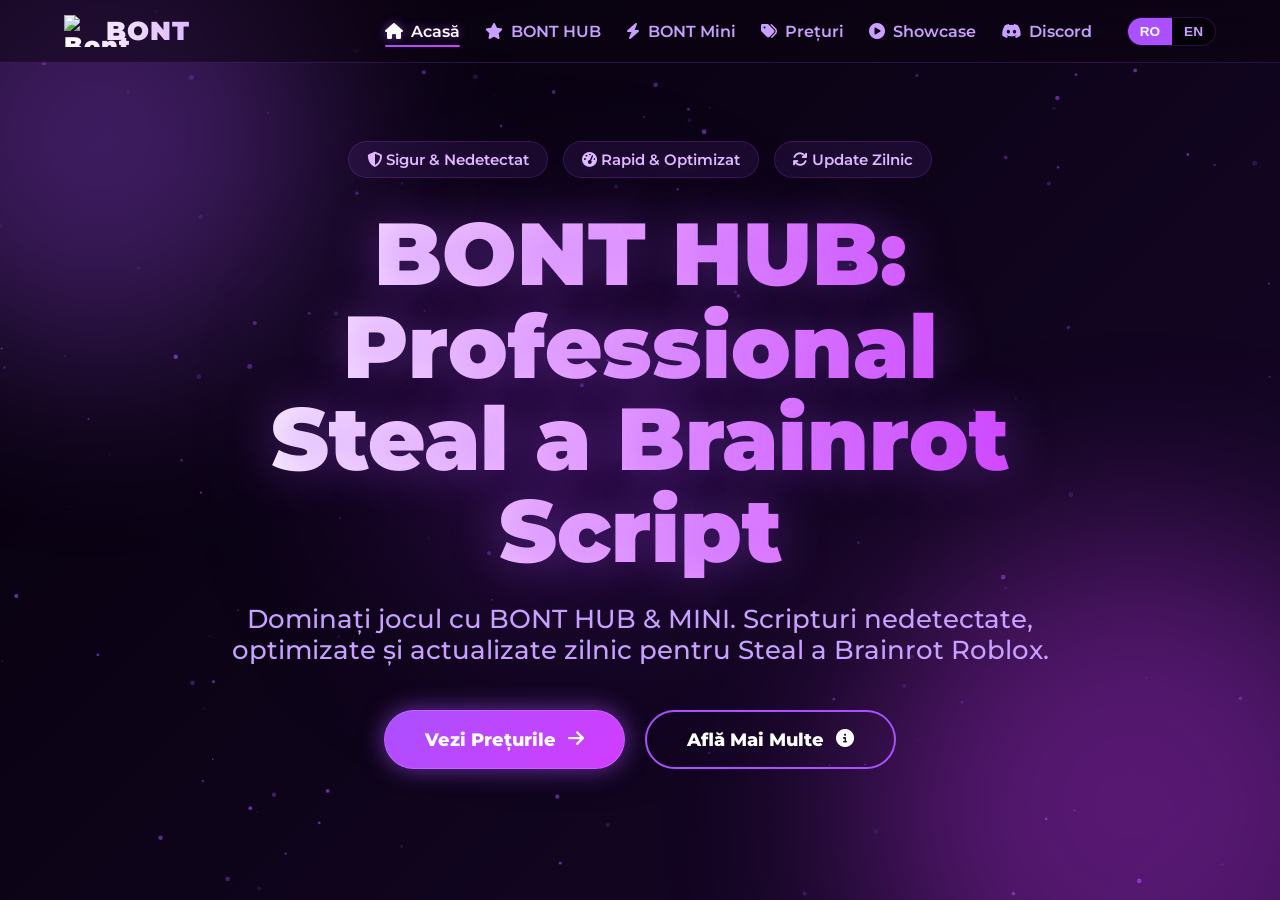
==== commit dfadc57f: "Add files via upload" ====
--- a/index.html
+++ b/index.html
@@ -21,12 +21,12 @@
   <meta name="keywords" content="bont hub, bont mini, roblox script, steal a brainrot script, undetected roblox script, working roblox scripts 2026, bat aimbot, auto steal, script roblox romania, bont community, skibidi roblox script">
   <meta name="author" content="Bont Team">
   <meta name="robots" content="index, follow, max-image-preview:large, max-snippet:-1, max-video-preview:-1">
-  <link rel="canonical" href="https://discord.gg/k3RpJRTada">
+  <link rel="canonical" href="https://bonthub.com/">
 
   <!-- Open Graph / Facebook -->
   <meta property="og:type" content="website">
   <meta property="og:site_name" content="BONT HUB">
-  <meta property="og:url" content="https://discord.gg/k3RpJRTada">
+  <meta property="og:url" content="https://bonthub.com/">
   <meta property="og:title" content="BONT HUB & MINI | Best Roblox Steal a Brainrot Script [2026]">
   <meta property="og:description" content="Get the most powerful and aesthetic script for Steal a Brainrot. Choose between BONT HUB's raw power or BONT Mini's stealth efficiency.">
   <meta property="og:image" content="https://raw.githubusercontent.com/hekwas/bontsite/main/image67676767767.png">
@@ -38,11 +38,11 @@
     "@context": "https://schema.org/",
     "@type": "WebSite",
     "name": "BONT HUB",
-    "url": "https://discord.gg/k3RpJRTada",
+    "url": "https://bonthub.com/",
     "description": "Premium Roblox scripts for Steal a Brainrot featuring Auto Steal, Aimbot, and Anti-Ragdoll.",
     "potentialAction": {
       "@type": "SearchAction",
-      "target": "https://discord.gg/k3RpJRTada/search?q={search_term_string}",
+      "target": "https://bonthub.com/search?q={search_term_string}",
       "query-input": "required name=search_term_string"
     }
   }
